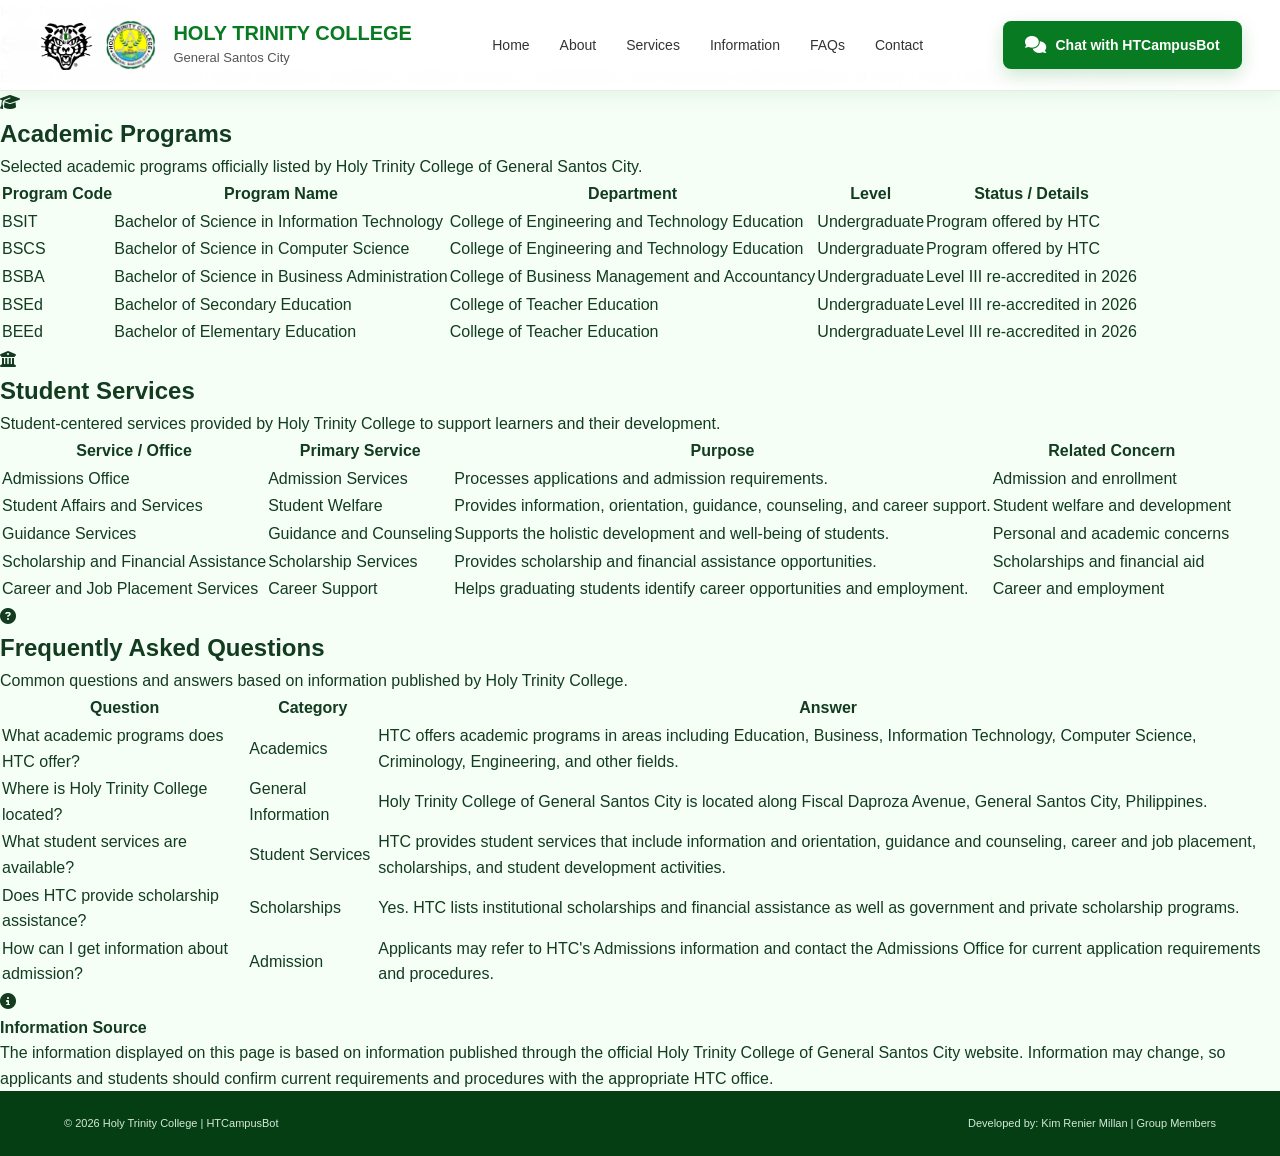
==== information.html @ 3573bf76 "Add files via upload" ====
<!DOCTYPE html>
<html lang="en">

<head>
    <meta charset="UTF-8">
    <meta name="viewport" content="width=device-width, initial-scale=1.0">

    <title>School Information | HTCampusBot</title>

    <!-- Main CSS -->
    <link rel="stylesheet" href="css/style.css">

    <!-- Information Page CSS -->
    <link rel="stylesheet" href="css/information.css">

    <!-- Font Awesome -->
    <link rel="stylesheet"
        href="https://cdnjs.cloudflare.com/ajax/libs/font-awesome/6.5.2/css/all.min.css">
</head>

<body>

    <!-- ================= HEADER ================= -->

    <header>

        <nav class="navbar">

            <div class="logo-section">

                <img src="images/tiger-logo.png" alt="Tiger Logo">

                <img src="images/htc-logo.png" alt="Holy Trinity College Logo">

                <div class="school-name">

                    <h2>Holy Trinity College</h2>

                    <span>General Santos City</span>

                </div>

            </div>


            <ul class="nav-links">

                <li>
                    <a href="index.html">Home</a>
                </li>

                <li>
                    <a href="#">About</a>
                </li>

                <li>
                    <a href="#">Services</a>
                </li>

                <li>
                    <a href="information.html" class="active">
                        Information
                    </a>
                </li>

                <li>
                    <a href="#">FAQs</a>
                </li>

                <li>
                    <a href="#">Contact</a>
                </li>

            </ul>


            <a href="#" class="chat-btn">

                <i class="fa-solid fa-comments"></i>

                Chat with HTCampusBot

            </a>

        </nav>

    </header>


    <!-- ================= MAIN CONTENT ================= -->

    <main class="information-page">


        <!-- PAGE INTRODUCTION -->

        <section class="information-hero">

            <span class="page-label">
                Holy Trinity College
            </span>

            <h1>
                School Information
            </h1>

            <p>
                Browse important information about academic programs,
                student services, scholarships, and frequently asked
                questions at Holy Trinity College of General Santos City.
            </p>

        </section>



        <!-- ================= TABLE 1 ================= -->

        <section class="table-section">

            <div class="section-heading">

                <i class="fa-solid fa-graduation-cap"></i>

                <div>
                    <h2>Academic Programs</h2>

                    <p>
                        Selected academic programs officially listed by
                        Holy Trinity College of General Santos City.
                    </p>
                </div>

            </div>


            <div class="table-container">

                <table>

                    <thead>

                        <tr>

                            <th>Program Code</th>

                            <th>Program Name</th>

                            <th>Department</th>

                            <th>Level</th>

                            <th>Status / Details</th>

                        </tr>

                    </thead>


                    <tbody>

                        <tr>

                            <td>BSIT</td>

                            <td>
                                Bachelor of Science in Information Technology
                            </td>

                            <td>
                                College of Engineering and Technology Education
                            </td>

                            <td>
                                Undergraduate
                            </td>

                            <td>
                                Program offered by HTC
                            </td>

                        </tr>


                        <tr>

                            <td>BSCS</td>

                            <td>
                                Bachelor of Science in Computer Science
                            </td>

                            <td>
                                College of Engineering and Technology Education
                            </td>

                            <td>
                                Undergraduate
                            </td>

                            <td>
                                Program offered by HTC
                            </td>

                        </tr>


                        <tr>

                            <td>BSBA</td>

                            <td>
                                Bachelor of Science in Business Administration
                            </td>

                            <td>
                                College of Business Management and Accountancy
                            </td>

                            <td>
                                Undergraduate
                            </td>

                            <td>
                                Level III re-accredited in 2026
                            </td>

                        </tr>


                        <tr>

                            <td>BSEd</td>

                            <td>
                                Bachelor of Secondary Education
                            </td>

                            <td>
                                College of Teacher Education
                            </td>

                            <td>
                                Undergraduate
                            </td>

                            <td>
                                Level III re-accredited in 2026
                            </td>

                        </tr>


                        <tr>

                            <td>BEEd</td>

                            <td>
                                Bachelor of Elementary Education
                            </td>

                            <td>
                                College of Teacher Education
                            </td>

                            <td>
                                Undergraduate
                            </td>

                            <td>
                                Level III re-accredited in 2026
                            </td>

                        </tr>

                    </tbody>

                </table>

            </div>

        </section>



        <!-- ================= TABLE 2 ================= -->

        <section class="table-section">

            <div class="section-heading">

                <i class="fa-solid fa-building-columns"></i>

                <div>

                    <h2>Student Services</h2>

                    <p>
                        Student-centered services provided by Holy Trinity
                        College to support learners and their development.
                    </p>

                </div>

            </div>


            <div class="table-container">

                <table>

                    <thead>

                        <tr>

                            <th>Service / Office</th>

                            <th>Primary Service</th>

                            <th>Purpose</th>

                            <th>Related Concern</th>

                        </tr>

                    </thead>


                    <tbody>

                        <tr>

                            <td>
                                Admissions Office
                            </td>

                            <td>
                                Admission Services
                            </td>

                            <td>
                                Processes applications and admission
                                requirements.
                            </td>

                            <td>
                                Admission and enrollment
                            </td>

                        </tr>


                        <tr>

                            <td>
                                Student Affairs and Services
                            </td>

                            <td>
                                Student Welfare
                            </td>

                            <td>
                                Provides information, orientation,
                                guidance, counseling, and career support.
                            </td>

                            <td>
                                Student welfare and development
                            </td>

                        </tr>


                        <tr>

                            <td>
                                Guidance Services
                            </td>

                            <td>
                                Guidance and Counseling
                            </td>

                            <td>
                                Supports the holistic development and
                                well-being of students.
                            </td>

                            <td>
                                Personal and academic concerns
                            </td>

                        </tr>


                        <tr>

                            <td>
                                Scholarship and Financial Assistance
                            </td>

                            <td>
                                Scholarship Services
                            </td>

                            <td>
                                Provides scholarship and financial
                                assistance opportunities.
                            </td>

                            <td>
                                Scholarships and financial aid
                            </td>

                        </tr>


                        <tr>

                            <td>
                                Career and Job Placement Services
                            </td>

                            <td>
                                Career Support
                            </td>

                            <td>
                                Helps graduating students identify
                                career opportunities and employment.
                            </td>

                            <td>
                                Career and employment
                            </td>

                        </tr>

                    </tbody>

                </table>

            </div>

        </section>



        <!-- ================= TABLE 3 ================= -->

        <section class="table-section">

            <div class="section-heading">

                <i class="fa-solid fa-circle-question"></i>

                <div>

                    <h2>Frequently Asked Questions</h2>

                    <p>
                        Common questions and answers based on information
                        published by Holy Trinity College.
                    </p>

                </div>

            </div>


            <div class="table-container">

                <table>

                    <thead>

                        <tr>

                            <th>Question</th>

                            <th>Category</th>

                            <th>Answer</th>

                        </tr>

                    </thead>


                    <tbody>

                        <tr>

                            <td>
                                What academic programs does HTC offer?
                            </td>

                            <td>
                                Academics
                            </td>

                            <td>
                                HTC offers academic programs in areas
                                including Education, Business, Information
                                Technology, Computer Science, Criminology,
                                Engineering, and other fields.
                            </td>

                        </tr>


                        <tr>

                            <td>
                                Where is Holy Trinity College located?
                            </td>

                            <td>
                                General Information
                            </td>

                            <td>
                                Holy Trinity College of General Santos City
                                is located along Fiscal Daproza Avenue,
                                General Santos City, Philippines.
                            </td>

                        </tr>


                        <tr>

                            <td>
                                What student services are available?
                            </td>

                            <td>
                                Student Services
                            </td>

                            <td>
                                HTC provides student services that include
                                information and orientation, guidance and
                                counseling, career and job placement,
                                scholarships, and student development
                                activities.
                            </td>

                        </tr>


                        <tr>

                            <td>
                                Does HTC provide scholarship assistance?
                            </td>

                            <td>
                                Scholarships
                            </td>

                            <td>
                                Yes. HTC lists institutional scholarships
                                and financial assistance as well as
                                government and private scholarship programs.
                            </td>

                        </tr>


                        <tr>

                            <td>
                                How can I get information about admission?
                            </td>

                            <td>
                                Admission
                            </td>

                            <td>
                                Applicants may refer to HTC's Admissions
                                information and contact the Admissions
                                Office for current application requirements
                                and procedures.
                            </td>

                        </tr>

                    </tbody>

                </table>

            </div>

        </section>



        <!-- ================= SOURCE NOTE ================= -->

        <section class="source-note">

            <i class="fa-solid fa-circle-info"></i>

            <div>

                <strong>Information Source</strong>

                <p>
                    The information displayed on this page is based on
                    information published through the official Holy Trinity
                    College of General Santos City website. Information may
                    change, so applicants and students should confirm current
                    requirements and procedures with the appropriate HTC
                    office.
                </p>

            </div>

        </section>


    </main>



    <!-- ================= FOOTER ================= -->

    <footer>

        <div class="footer-bottom">

            <p>
                © 2026 Holy Trinity College | HTCampusBot
            </p>

            <p>
                Developed by: Kim Renier Millan | Group Members
            </p>

        </div>

    </footer>


</body>

</html>
---- css/style.css ----
/* =========================================================
   HTCampusBot - Main Stylesheet
   Holy Trinity College
   ========================================================= */


/* =========================================================
   1. GENERAL RESET
   ========================================================= */

* {
    margin: 0;
    padding: 0;
    box-sizing: border-box;
}

html {
    scroll-behavior: smooth;
}

body {
    font-family: 'Poppins', sans-serif;
    color: #123b20;
    background: #f5fff6;
    line-height: 1.6;
}


/* =========================================================
   2. NAVIGATION BAR
   ========================================================= */

header {
    position: fixed;
    top: 0;
    left: 0;
    width: 100%;
    z-index: 1000;

    background: rgba(255, 255, 255, 0.96);

    border-bottom: 1px solid rgba(0, 128, 0, 0.12);

    box-shadow: 0 4px 20px rgba(0, 80, 20, 0.08);

    backdrop-filter: blur(10px);
}

.navbar {
    width: 94%;
    max-width: 1500px;

    margin: auto;

    min-height: 90px;

    display: flex;
    align-items: center;
    justify-content: space-between;

    gap: 25px;
}


/* =========================================================
   3. SCHOOL LOGO AREA
   ========================================================= */

.logo-section {
    display: flex;
    align-items: center;

    gap: 10px;

    flex-shrink: 0;
}

.logo-section img {
    width: 55px;
    height: 55px;

    object-fit: contain;

    background: white;

    border-radius: 50%;
}

.school-name {
    margin-left: 5px;
}

.school-name h2 {
    color: #087b22;

    font-size: 20px;

    font-weight: 700;

    text-transform: uppercase;

    line-height: 1.2;
}

.school-name span {
    display: block;

    font-size: 13px;

    color: #555;

    margin-top: 3px;
}


/* =========================================================
   4. NAVIGATION LINKS
   ========================================================= */

.nav-links {
    list-style: none;

    display: flex;

    align-items: center;

    gap: 30px;
}

.nav-links a {
    position: relative;

    text-decoration: none;

    color: #333;

    font-size: 14px;

    font-weight: 500;

    padding: 10px 0;

    transition: 0.3s ease;
}

.nav-links a::after {
    content: "";

    position: absolute;

    left: 0;

    bottom: 0;

    width: 0;

    height: 3px;

    border-radius: 10px;

    background: #0aa62b;

    transition: width 0.3s ease;
}

.nav-links a:hover {
    color: #087b22;
}

.nav-links a:hover::after {
    width: 100%;
}


/* =========================================================
   5. CHAT BUTTON
   ========================================================= */

.chat-btn {
    display: flex;

    align-items: center;

    gap: 9px;

    padding: 13px 22px;

    border-radius: 8px;

    background: #087b22;

    color: white;

    text-decoration: none;

    font-size: 14px;

    font-weight: 600;

    white-space: nowrap;

    box-shadow: 0 6px 18px rgba(0, 128, 30, 0.2);

    transition: 0.3s ease;
}

.chat-btn:hover {
    background: #0dbb31;

    transform: translateY(-2px);

    box-shadow: 0 10px 25px rgba(0, 150, 40, 0.3);
}

.chat-btn i {
    font-size: 17px;
}


/* =========================================================
   6. HERO SECTION
   ========================================================= */

.hero {
    position: relative;

    min-height: 720px;

    padding-top: 90px;

    display: flex;

    align-items: center;

    overflow: hidden;

    background-image: url("../images/bg.png");

    background-size: 100% 100%;

    background-position: center center;

    background-repeat: no-repeat;

}


/* White gradient over the left side */

.overlay {
    position: absolute;

    inset: 0;

    background:
        linear-gradient(
            90deg,
            rgba(255, 255, 255, 0.98) 0%,
            rgba(255, 255, 255, 0.94) 30%,
            rgba(255, 255, 255, 0.70) 48%,
            rgba(255, 255, 255, 0.05) 75%
        );
}


/* =========================================================
   7. HERO CONTENT
   ========================================================= */

.hero-content {
    position: relative;

    z-index: 2;

    width: 94%;

    max-width: 1500px;

    margin: auto;
}

.hero-left {
    width: 55%;

    padding: 50px 0 70px 20px;
}


/* Small heading */

.subtitle {
    display: inline-block;

    color: #087b22;

    font-size: 16px;

    font-weight: 700;

    text-transform: uppercase;

    letter-spacing: 0.5px;

    margin-bottom: 20px;
}

.subtitle::after {
    content: "";

    display: block;

    width: 45px;

    height: 3px;

    background: #12b735;

    margin-top: 12px;

    border-radius: 10px;
}


/* Main title */

.hero-left h1 {
    color: #087b22;

    font-size: clamp(55px, 6vw, 85px);

    font-weight: 700;

    line-height: 1;

    margin-bottom: 20px;

    letter-spacing: -2px;
}


/* Secondary title */

.hero-left h2 {
    color: #113b20;

    font-size: clamp(24px, 3vw, 38px);

    line-height: 1.25;

    font-weight: 700;

    max-width: 700px;

    margin-bottom: 22px;
}


/* Description */

.description {
    max-width: 680px;

    color: #444;

    font-size: 16px;

    line-height: 1.8;

    margin-bottom: 32px;
}


/* =========================================================
   8. HERO BUTTONS
   ========================================================= */

.hero-buttons {
    display: flex;

    align-items: center;

    gap: 18px;
}

.primary-btn,
.secondary-btn {
    border: none;

    padding: 15px 27px;

    border-radius: 8px;

    font-family: inherit;

    font-size: 15px;

    font-weight: 600;

    cursor: pointer;

    display: flex;

    align-items: center;

    gap: 10px;

    transition: 0.3s ease;
}

.primary-btn {
    background: #079526;

    color: white;

    box-shadow: 0 8px 20px rgba(0, 150, 40, 0.25);
}

.primary-btn:hover {
    background: #0cbb32;

    transform: translateY(-3px);

    box-shadow: 0 12px 25px rgba(0, 150, 40, 0.35);
}

.secondary-btn {
    background: white;

    color: #087b22;

    border: 1.5px solid #087b22;
}

.secondary-btn:hover {
    background: #087b22;

    color: white;

    transform: translateY(-3px);
}


/* =========================================================
   9. FEATURES SECTION
   ========================================================= */

.features {
    position: relative;

    z-index: 10;

    width: 90%;

    max-width: 1400px;

    margin: -70px auto 0;

    background: rgba(255, 255, 255, 0.97);

    border-radius: 15px;

    padding: 28px 20px;

    display: grid;

    grid-template-columns: repeat(6, 1fr);

    box-shadow: 0 12px 40px rgba(0, 80, 20, 0.12);

    border: 1px solid rgba(0, 130, 30, 0.08);
}

.feature-card {
    text-align: center;

    padding: 10px 18px;

    border-right: 1px solid #e5eee7;

    transition: 0.3s ease;
}

.feature-card:last-child {
    border-right: none;
}

.feature-card:hover {
    transform: translateY(-5px);
}

.feature-card i {
    width: 48px;

    height: 48px;

    display: flex;

    align-items: center;

    justify-content: center;

    margin: 0 auto 12px;

    border-radius: 50%;

    background: #e7f9e9;

    color: #087b22;

    font-size: 20px;

    transition: 0.3s ease;
}

.feature-card:hover i {
    background: #087b22;

    color: white;

    transform: scale(1.08);
}

.feature-card h3 {
    font-size: 14px;

    color: #164b25;

    margin-bottom: 5px;
}

.feature-card p {
    font-size: 12px;

    color: #666;

    line-height: 1.5;
}


/* =========================================================
   10. CHATBOT WINDOW
   ========================================================= */

.chatbot-window {
    position: fixed;

    right: 30px;

    bottom: 30px;

    width: 370px;

    height: 560px;

    background: white;

    border-radius: 18px;

    overflow: hidden;

    z-index: 2000;

    box-shadow:
        0 20px 60px rgba(0, 50, 10, 0.25);

    border: 1px solid #dceee0;

    display: none;

    flex-direction: column;
}


/* Chat header */

.chat-header {
    background: #087b22;

    color: white;

    padding: 18px 20px;

    display: flex;

    align-items: center;

    justify-content: space-between;
}

.chat-title {
    display: flex;

    align-items: center;

    gap: 10px;

    font-weight: 600;

    font-size: 16px;
}

.chat-title i {
    width: 35px;

    height: 35px;

    border-radius: 50%;

    display: flex;

    align-items: center;

    justify-content: center;

    background: white;

    color: #087b22;
}

.close-chat {
    cursor: pointer;

    font-size: 20px;

    transition: 0.2s;
}

.close-chat:hover {
    transform: rotate(90deg);
}


/* Chat body */

.chat-body {
    flex: 1;

    padding: 20px;

    background: #f5faf6;

    overflow-y: auto;
}

.bot-message {
    background: white;

    padding: 15px;

    border-radius: 12px;

    border-top-left-radius: 3px;

    color: #333;

    font-size: 14px;

    line-height: 1.6;

    box-shadow: 0 3px 10px rgba(0, 0, 0, 0.06);

    margin-bottom: 20px;
}


/* Quick buttons */

.quick-links {
    display: grid;

    grid-template-columns: repeat(2, 1fr);

    gap: 10px;
}

.quick-links button {
    border: 1px solid #d9eadc;

    background: white;

    color: #087b22;

    padding: 12px 8px;

    border-radius: 10px;

    font-family: inherit;

    font-size: 12px;

    cursor: pointer;

    transition: 0.2s;
}

.quick-links button:hover {
    background: #087b22;

    color: white;

    border-color: #087b22;
}


/* Chat footer */

.chat-footer {
    display: flex;

    align-items: center;

    gap: 10px;

    padding: 14px;

    border-top: 1px solid #e4eee5;

    background: white;
}

.chat-footer input {
    flex: 1;

    border: none;

    outline: none;

    background: #f3f7f4;

    padding: 12px 15px;

    border-radius: 25px;

    font-family: inherit;

    font-size: 13px;
}

.chat-footer button {
    width: 42px;

    height: 42px;

    border: none;

    border-radius: 50%;

    background: #087b22;

    color: white;

    cursor: pointer;

    transition: 0.3s;
}

.chat-footer button:hover {
    background: #0cbb32;

    transform: scale(1.08);
}


/* =========================================================
   11. FLOATING CHAT BUTTON
   ========================================================= */

.floating-chat {
    position: fixed;

    right: 30px;

    bottom: 30px;

    width: 60px;

    height: 60px;

    border: none;

    border-radius: 50%;

    background: #087b22;

    color: white;

    font-size: 23px;

    cursor: pointer;

    z-index: 1500;

    box-shadow: 0 8px 25px rgba(0, 120, 30, 0.35);

    transition: 0.3s ease;
}

.floating-chat:hover {
    background: #0cbb32;

    transform: scale(1.1);
}


/* =========================================================
   12. FOOTER
   ========================================================= */

footer {
    margin-top: 0;

    background: #07551a;

    color: white;
}

.footer-container {
    width: 90%;

    max-width: 1400px;

    margin: auto;

    padding: 55px 0;

    display: grid;

    grid-template-columns: 1.3fr 1fr 1fr;

    gap: 60px;
}

.footer-box h3 {
    font-size: 18px;

    margin-bottom: 18px;

    color: #ffffff;
}

.footer-box p {
    color: #d5e9d9;

    font-size: 13px;

    line-height: 1.8;

    margin-bottom: 7px;
}

.footer-box ul {
    list-style: none;
}

.footer-box li {
    color: #d5e9d9;

    font-size: 13px;

    margin-bottom: 9px;

    cursor: pointer;

    transition: 0.2s;
}

.footer-box li:hover {
    color: #50e36d;

    padding-left: 5px;
}

.footer-bottom {
    background: #063e13;

    min-height: 65px;

    padding: 15px 5%;

    display: flex;

    align-items: center;

    justify-content: space-between;

    gap: 20px;

    font-size: 11px;

    color: #d5e9d9;

    text-align: center;
}

.footer-bottom p {
    max-width: 400px;
}


/* =========================================================
   13. ANIMATIONS
   ========================================================= */

@keyframes fadeUp {

    from {
        opacity: 0;

        transform: translateY(30px);
    }

    to {
        opacity: 1;

        transform: translateY(0);
    }

}

.hero-left {
    animation: fadeUp 0.9s ease forwards;
}

.features {
    animation: fadeUp 1.1s ease forwards;
}


/* =========================================================
   14. RESPONSIVE DESIGN
   ========================================================= */

@media (max-width: 1200px) {

    .nav-links {
        gap: 18px;
    }

    .chat-btn {
        padding: 11px 15px;
    }

    .hero-left {
        width: 60%;
    }

    .features {
        grid-template-columns: repeat(3, 1fr);
    }

    .feature-card:nth-child(3) {
        border-right: none;
    }

}


/* =========================================================
   TABLET
   ========================================================= */

@media (max-width: 900px) {

    .navbar {
        min-height: 75px;
    }

    .school-name h2 {
        font-size: 16px;
    }

    .school-name span {
        font-size: 11px;
    }

    .nav-links {
        display: none;
    }

    .hero {
        min-height: 680px;
    }

    .hero-left {
        width: 70%;

        padding-left: 10px;
    }

    .hero-left h1 {
        font-size: 60px;
    }

    .features {
        width: 94%;
    }

    .footer-container {
        grid-template-columns: 1fr 1fr;
    }

    .footer-bottom {
        flex-direction: column;
    }

}


/* =========================================================
   MOBILE
   ========================================================= */

@media (max-width: 600px) {

    .navbar {
        width: 92%;
    }

    .logo-section img {
        width: 42px;

        height: 42px;
    }

    .school-name h2 {
        font-size: 13px;
    }

    .school-name span {
        display: none;
    }

    .chat-btn {
        font-size: 0;

        width: 42px;

        height: 42px;

        padding: 0;

        justify-content: center;

        border-radius: 50%;
    }

    .chat-btn i {
        font-size: 16px;
    }

    .hero {
        min-height: 750px;

        background-position: 65% center;
    }

    .overlay {
        background:
            linear-gradient(
                90deg,
                rgba(255, 255, 255, 0.96),
                rgba(255, 255, 255, 0.75)
            );
    }

    .hero-left {
        width: 100%;

        padding: 60px 10px 90px;
    }

    .hero-left h1 {
        font-size: 50px;

        letter-spacing: -1px;
    }

    .hero-left h2 {
        font-size: 25px;
    }

    .description {
        font-size: 14px;
    }

    .hero-buttons {
        flex-direction: column;

        align-items: flex-start;
    }

    .primary-btn,
    .secondary-btn {
        width: 100%;

        justify-content: center;
    }

    .features {
        grid-template-columns: repeat(2, 1fr);

        margin-top: -45px;

        padding: 15px 10px;
    }

    .feature-card {
        border-right: none;

        border-bottom: 1px solid #e5eee7;

        padding: 18px 8px;
    }

    .feature-card:nth-last-child(-n+2) {
        border-bottom: none;
    }

    .chatbot-window {
        width: calc(100% - 30px);

        right: 15px;

        bottom: 15px;

        height: 530px;
    }

    .floating-chat {
        right: 20px;

        bottom: 20px;

        width: 55px;

        height: 55px;
    }

    .footer-container {
        grid-template-columns: 1fr;

        gap: 30px;

        padding: 40px 0;
    }

    .footer-bottom {
        padding: 20px 15px;

        font-size: 10px;
    }

}


/* =========================================================
   15. SMALL MOBILE
   ========================================================= */

@media (max-width: 400px) {

    .school-name {
        display: none;
    }

    .hero-left h1 {
        font-size: 42px;
    }

    .hero-left h2 {
        font-size: 22px;
    }

    .features {
        grid-template-columns: 1fr;
    }

    .feature-card {
        border-bottom: 1px solid #e5eee7 !important;
    }

    .feature-card:last-child {
        border-bottom: none !important;
    }

}
/* User chatbot messages */

.user-message {
    background: #087b22;
    color: white;
    padding: 12px 15px;
    border-radius: 12px;
    border-top-right-radius: 3px;
    font-size: 14px;
    line-height: 1.5;
    margin: 10px 0 10px auto;
    max-width: 85%;
    width: fit-content;
}
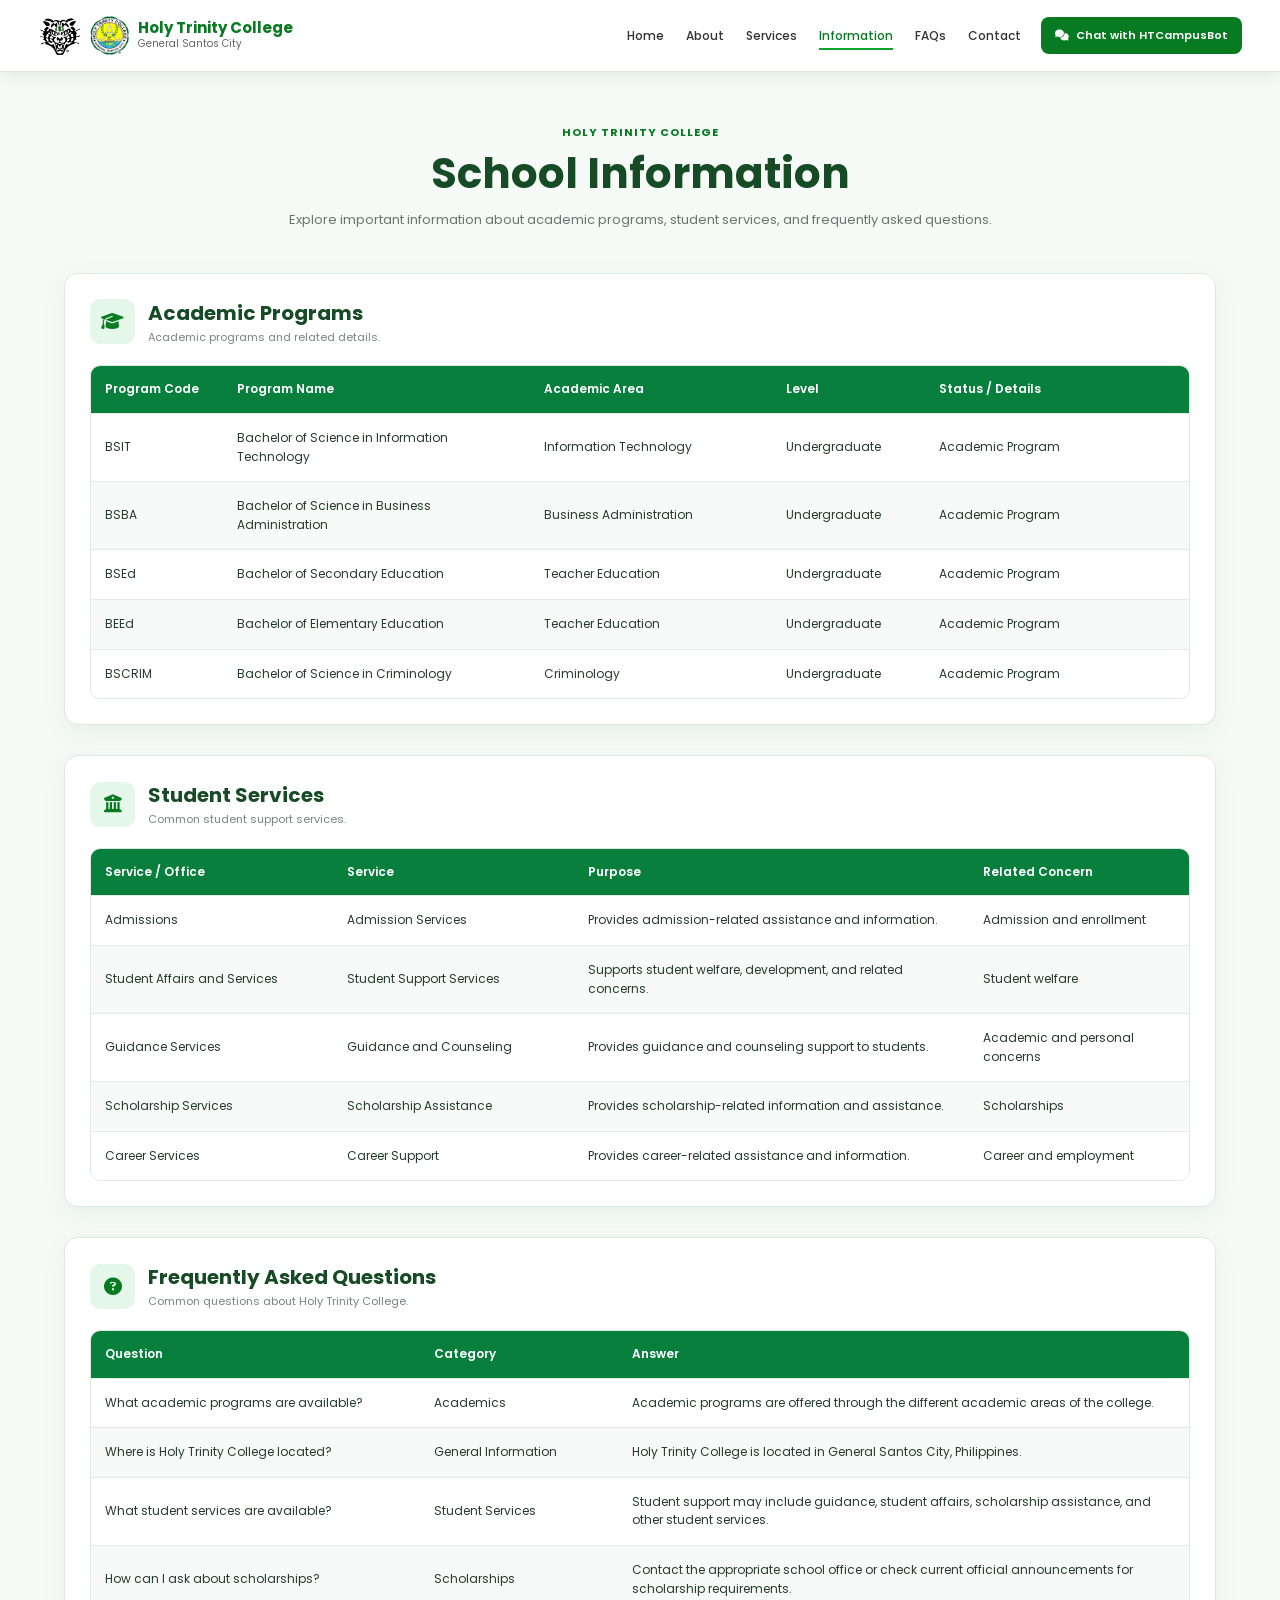
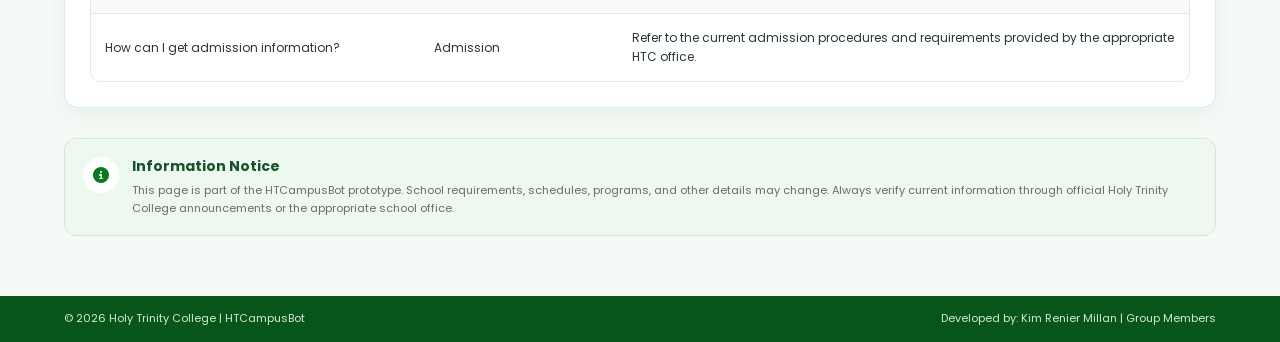
==== commit 1eeb7ebf: "Add files via upload" ====
--- a/information.html
+++ b/information.html
@@ -2,647 +2,753 @@
 <html lang="en">
 
 <head>
+
     <meta charset="UTF-8">
-    <meta name="viewport" content="width=device-width, initial-scale=1.0">
-
-    <title>School Information | HTCampusBot</title>
-
-    <!-- Main CSS -->
+
+    <meta name="viewport"
+          content="width=device-width, initial-scale=1.0">
+
+    <title>Information | HTCampusBot</title>
+
+    <!-- SAME CSS USED BY INDEX -->
     <link rel="stylesheet" href="css/style.css">
 
-    <!-- Information Page CSS -->
-    <link rel="stylesheet" href="css/information.css">
-
-    <!-- Font Awesome -->
-    <link rel="stylesheet"
-        href="https://cdnjs.cloudflare.com/ajax/libs/font-awesome/6.5.2/css/all.min.css">
+    <!-- GOOGLE FONT -->
+    <link
+        href="https://fonts.googleapis.com/css2?family=Poppins:wght@300;400;500;600;700&display=swap"
+        rel="stylesheet"
+    >
+
+    <!-- FONT AWESOME -->
+    <link
+        rel="stylesheet"
+        href="https://cdnjs.cloudflare.com/ajax/libs/font-awesome/6.7.2/css/all.min.css"
+    >
+
 </head>
 
-<body>
-
-    <!-- ================= HEADER ================= -->
-
-    <header>
-
-        <nav class="navbar">
-
-            <div class="logo-section">
-
-                <img src="images/tiger-logo.png" alt="Tiger Logo">
-
-                <img src="images/htc-logo.png" alt="Holy Trinity College Logo">
-
-                <div class="school-name">
-
-                    <h2>Holy Trinity College</h2>
-
-                    <span>General Santos City</span>
-
-                </div>
+
+<body class="information-page-body">
+
+
+<!-- =========================================================
+     INFORMATION HEADER
+========================================================= -->
+
+<header class="information-header">
+
+    <nav class="information-navbar">
+
+
+        <a
+            href="index.html"
+            class="information-brand"
+        >
+
+            <img
+                src="images/tiger-logo.png"
+                alt="Tiger Logo"
+            >
+
+            <img
+                src="images/htc-logo.png"
+                alt="Holy Trinity College Logo"
+            >
+
+            <div>
+
+                <strong>
+                    Holy Trinity College
+                </strong>
+
+                <span>
+                    General Santos City
+                </span>
 
             </div>
 
-
-            <ul class="nav-links">
-
-                <li>
-                    <a href="index.html">Home</a>
-                </li>
-
-                <li>
-                    <a href="#">About</a>
-                </li>
-
-                <li>
-                    <a href="#">Services</a>
-                </li>
-
-                <li>
-                    <a href="information.html" class="active">
-                        Information
-                    </a>
-                </li>
-
-                <li>
-                    <a href="#">FAQs</a>
-                </li>
-
-                <li>
-                    <a href="#">Contact</a>
-                </li>
-
-            </ul>
-
-
-            <a href="#" class="chat-btn">
-
-                <i class="fa-solid fa-comments"></i>
-
-                Chat with HTCampusBot
-
-            </a>
-
-        </nav>
-
-    </header>
-
-
-    <!-- ================= MAIN CONTENT ================= -->
-
-    <main class="information-page">
-
-
-        <!-- PAGE INTRODUCTION -->
-
-        <section class="information-hero">
-
-            <span class="page-label">
-                Holy Trinity College
-            </span>
-
-            <h1>
-                School Information
-            </h1>
+        </a>
+
+
+        <ul class="information-nav-links">
+
+            <li>
+                <a href="index.html">
+                    Home
+                </a>
+            </li>
+
+            <li>
+                <a href="#">
+                    About
+                </a>
+            </li>
+
+            <li>
+                <a href="#">
+                    Services
+                </a>
+            </li>
+
+            <li>
+                <a
+                    href="information.html"
+                    class="active"
+                >
+                    Information
+                </a>
+            </li>
+
+            <li>
+                <a href="#">
+                    FAQs
+                </a>
+            </li>
+
+            <li>
+                <a href="#">
+                    Contact
+                </a>
+            </li>
+
+        </ul>
+
+
+        <a
+            href="index.html"
+            class="information-chat-btn"
+        >
+
+            <i class="fa-solid fa-comments"></i>
+
+            Chat with HTCampusBot
+
+        </a>
+
+    </nav>
+
+</header>
+
+
+
+<!-- =========================================================
+     INFORMATION CONTENT
+========================================================= -->
+
+<main class="information-content">
+
+
+    <section class="information-intro">
+
+        <span>
+            HOLY TRINITY COLLEGE
+        </span>
+
+        <h1>
+            School Information
+        </h1>
+
+        <p>
+            Explore important information about academic
+            programs, student services, and frequently
+            asked questions.
+        </p>
+
+    </section>
+
+
+
+    <!-- =====================================================
+         TABLE 1
+    ====================================================== -->
+
+    <section class="information-card">
+
+
+        <div class="information-heading">
+
+            <div class="information-icon">
+
+                <i class="fa-solid fa-graduation-cap"></i>
+
+            </div>
+
+
+            <div>
+
+                <h2>
+                    Academic Programs
+                </h2>
+
+                <p>
+                    Academic programs and related details.
+                </p>
+
+            </div>
+
+        </div>
+
+
+        <div class="information-table-wrapper">
+
+            <table class="information-table academic-table">
+
+                <thead>
+
+                    <tr>
+
+                        <th>
+                            Program Code
+                        </th>
+
+                        <th>
+                            Program Name
+                        </th>
+
+                        <th>
+                            Academic Area
+                        </th>
+
+                        <th>
+                            Level
+                        </th>
+
+                        <th>
+                            Status / Details
+                        </th>
+
+                    </tr>
+
+                </thead>
+
+
+                <tbody>
+
+                    <tr>
+
+                        <td>
+                            BSIT
+                        </td>
+
+                        <td>
+                            Bachelor of Science in
+                            Information Technology
+                        </td>
+
+                        <td>
+                            Information Technology
+                        </td>
+
+                        <td>
+                            Undergraduate
+                        </td>
+
+                        <td>
+                            Academic Program
+                        </td>
+
+                    </tr>
+
+
+                    <tr>
+
+                        <td>
+                            BSBA
+                        </td>
+
+                        <td>
+                            Bachelor of Science in
+                            Business Administration
+                        </td>
+
+                        <td>
+                            Business Administration
+                        </td>
+
+                        <td>
+                            Undergraduate
+                        </td>
+
+                        <td>
+                            Academic Program
+                        </td>
+
+                    </tr>
+
+
+                    <tr>
+
+                        <td>
+                            BSEd
+                        </td>
+
+                        <td>
+                            Bachelor of Secondary Education
+                        </td>
+
+                        <td>
+                            Teacher Education
+                        </td>
+
+                        <td>
+                            Undergraduate
+                        </td>
+
+                        <td>
+                            Academic Program
+                        </td>
+
+                    </tr>
+
+
+                    <tr>
+
+                        <td>
+                            BEEd
+                        </td>
+
+                        <td>
+                            Bachelor of Elementary Education
+                        </td>
+
+                        <td>
+                            Teacher Education
+                        </td>
+
+                        <td>
+                            Undergraduate
+                        </td>
+
+                        <td>
+                            Academic Program
+                        </td>
+
+                    </tr>
+
+
+                    <tr>
+
+                        <td>
+                            BSCRIM
+                        </td>
+
+                        <td>
+                            Bachelor of Science in Criminology
+                        </td>
+
+                        <td>
+                            Criminology
+                        </td>
+
+                        <td>
+                            Undergraduate
+                        </td>
+
+                        <td>
+                            Academic Program
+                        </td>
+
+                    </tr>
+
+                </tbody>
+
+            </table>
+
+        </div>
+
+    </section>
+
+
+
+    <!-- =====================================================
+         TABLE 2
+    ====================================================== -->
+
+    <section class="information-card">
+
+
+        <div class="information-heading">
+
+            <div class="information-icon">
+
+                <i class="fa-solid fa-building-columns"></i>
+
+            </div>
+
+
+            <div>
+
+                <h2>
+                    Student Services
+                </h2>
+
+                <p>
+                    Common student support services.
+                </p>
+
+            </div>
+
+        </div>
+
+
+        <div class="information-table-wrapper">
+
+            <table class="information-table services-table">
+
+                <thead>
+
+                    <tr>
+
+                        <th>
+                            Service / Office
+                        </th>
+
+                        <th>
+                            Service
+                        </th>
+
+                        <th>
+                            Purpose
+                        </th>
+
+                        <th>
+                            Related Concern
+                        </th>
+
+                    </tr>
+
+                </thead>
+
+
+                <tbody>
+
+                    <tr>
+
+                        <td>
+                            Admissions
+                        </td>
+
+                        <td>
+                            Admission Services
+                        </td>
+
+                        <td>
+                            Provides admission-related
+                            assistance and information.
+                        </td>
+
+                        <td>
+                            Admission and enrollment
+                        </td>
+
+                    </tr>
+
+
+                    <tr>
+
+                        <td>
+                            Student Affairs and Services
+                        </td>
+
+                        <td>
+                            Student Support Services
+                        </td>
+
+                        <td>
+                            Supports student welfare,
+                            development, and related concerns.
+                        </td>
+
+                        <td>
+                            Student welfare
+                        </td>
+
+                    </tr>
+
+
+                    <tr>
+
+                        <td>
+                            Guidance Services
+                        </td>
+
+                        <td>
+                            Guidance and Counseling
+                        </td>
+
+                        <td>
+                            Provides guidance and counseling
+                            support to students.
+                        </td>
+
+                        <td>
+                            Academic and personal concerns
+                        </td>
+
+                    </tr>
+
+
+                    <tr>
+
+                        <td>
+                            Scholarship Services
+                        </td>
+
+                        <td>
+                            Scholarship Assistance
+                        </td>
+
+                        <td>
+                            Provides scholarship-related
+                            information and assistance.
+                        </td>
+
+                        <td>
+                            Scholarships
+                        </td>
+
+                    </tr>
+
+
+                    <tr>
+
+                        <td>
+                            Career Services
+                        </td>
+
+                        <td>
+                            Career Support
+                        </td>
+
+                        <td>
+                            Provides career-related
+                            assistance and information.
+                        </td>
+
+                        <td>
+                            Career and employment
+                        </td>
+
+                    </tr>
+
+                </tbody>
+
+            </table>
+
+        </div>
+
+    </section>
+
+
+
+    <!-- =====================================================
+         TABLE 3
+    ====================================================== -->
+
+    <section class="information-card">
+
+
+        <div class="information-heading">
+
+            <div class="information-icon">
+
+                <i class="fa-solid fa-circle-question"></i>
+
+            </div>
+
+
+            <div>
+
+                <h2>
+                    Frequently Asked Questions
+                </h2>
+
+                <p>
+                    Common questions about Holy Trinity College.
+                </p>
+
+            </div>
+
+        </div>
+
+
+        <div class="information-table-wrapper">
+
+            <table class="information-table faq-table">
+
+                <thead>
+
+                    <tr>
+
+                        <th>
+                            Question
+                        </th>
+
+                        <th>
+                            Category
+                        </th>
+
+                        <th>
+                            Answer
+                        </th>
+
+                    </tr>
+
+                </thead>
+
+
+                <tbody>
+
+                    <tr>
+
+                        <td>
+                            What academic programs are available?
+                        </td>
+
+                        <td>
+                            Academics
+                        </td>
+
+                        <td>
+                            Academic programs are offered through
+                            the different academic areas of the college.
+                        </td>
+
+                    </tr>
+
+
+                    <tr>
+
+                        <td>
+                            Where is Holy Trinity College located?
+                        </td>
+
+                        <td>
+                            General Information
+                        </td>
+
+                        <td>
+                            Holy Trinity College is located in
+                            General Santos City, Philippines.
+                        </td>
+
+                    </tr>
+
+
+                    <tr>
+
+                        <td>
+                            What student services are available?
+                        </td>
+
+                        <td>
+                            Student Services
+                        </td>
+
+                        <td>
+                            Student support may include guidance,
+                            student affairs, scholarship assistance,
+                            and other student services.
+                        </td>
+
+                    </tr>
+
+
+                    <tr>
+
+                        <td>
+                            How can I ask about scholarships?
+                        </td>
+
+                        <td>
+                            Scholarships
+                        </td>
+
+                        <td>
+                            Contact the appropriate school office
+                            or check current official announcements
+                            for scholarship requirements.
+                        </td>
+
+                    </tr>
+
+
+                    <tr>
+
+                        <td>
+                            How can I get admission information?
+                        </td>
+
+                        <td>
+                            Admission
+                        </td>
+
+                        <td>
+                            Refer to the current admission procedures
+                            and requirements provided by the
+                            appropriate HTC office.
+                        </td>
+
+                    </tr>
+
+                </tbody>
+
+            </table>
+
+        </div>
+
+    </section>
+
+
+
+    <!-- NOTICE -->
+
+    <section class="information-notice">
+
+        <i class="fa-solid fa-circle-info"></i>
+
+        <div>
+
+            <h3>
+                Information Notice
+            </h3>
 
             <p>
-                Browse important information about academic programs,
-                student services, scholarships, and frequently asked
-                questions at Holy Trinity College of General Santos City.
+                This page is part of the HTCampusBot prototype.
+                School requirements, schedules, programs, and
+                other details may change. Always verify current
+                information through official Holy Trinity College
+                announcements or the appropriate school office.
             </p>
 
-        </section>
-
-
-
-        <!-- ================= TABLE 1 ================= -->
-
-        <section class="table-section">
-
-            <div class="section-heading">
-
-                <i class="fa-solid fa-graduation-cap"></i>
-
-                <div>
-                    <h2>Academic Programs</h2>
-
-                    <p>
-                        Selected academic programs officially listed by
-                        Holy Trinity College of General Santos City.
-                    </p>
-                </div>
-
-            </div>
-
-
-            <div class="table-container">
-
-                <table>
-
-                    <thead>
-
-                        <tr>
-
-                            <th>Program Code</th>
-
-                            <th>Program Name</th>
-
-                            <th>Department</th>
-
-                            <th>Level</th>
-
-                            <th>Status / Details</th>
-
-                        </tr>
-
-                    </thead>
-
-
-                    <tbody>
-
-                        <tr>
-
-                            <td>BSIT</td>
-
-                            <td>
-                                Bachelor of Science in Information Technology
-                            </td>
-
-                            <td>
-                                College of Engineering and Technology Education
-                            </td>
-
-                            <td>
-                                Undergraduate
-                            </td>
-
-                            <td>
-                                Program offered by HTC
-                            </td>
-
-                        </tr>
-
-
-                        <tr>
-
-                            <td>BSCS</td>
-
-                            <td>
-                                Bachelor of Science in Computer Science
-                            </td>
-
-                            <td>
-                                College of Engineering and Technology Education
-                            </td>
-
-                            <td>
-                                Undergraduate
-                            </td>
-
-                            <td>
-                                Program offered by HTC
-                            </td>
-
-                        </tr>
-
-
-                        <tr>
-
-                            <td>BSBA</td>
-
-                            <td>
-                                Bachelor of Science in Business Administration
-                            </td>
-
-                            <td>
-                                College of Business Management and Accountancy
-                            </td>
-
-                            <td>
-                                Undergraduate
-                            </td>
-
-                            <td>
-                                Level III re-accredited in 2026
-                            </td>
-
-                        </tr>
-
-
-                        <tr>
-
-                            <td>BSEd</td>
-
-                            <td>
-                                Bachelor of Secondary Education
-                            </td>
-
-                            <td>
-                                College of Teacher Education
-                            </td>
-
-                            <td>
-                                Undergraduate
-                            </td>
-
-                            <td>
-                                Level III re-accredited in 2026
-                            </td>
-
-                        </tr>
-
-
-                        <tr>
-
-                            <td>BEEd</td>
-
-                            <td>
-                                Bachelor of Elementary Education
-                            </td>
-
-                            <td>
-                                College of Teacher Education
-                            </td>
-
-                            <td>
-                                Undergraduate
-                            </td>
-
-                            <td>
-                                Level III re-accredited in 2026
-                            </td>
-
-                        </tr>
-
-                    </tbody>
-
-                </table>
-
-            </div>
-
-        </section>
-
-
-
-        <!-- ================= TABLE 2 ================= -->
-
-        <section class="table-section">
-
-            <div class="section-heading">
-
-                <i class="fa-solid fa-building-columns"></i>
-
-                <div>
-
-                    <h2>Student Services</h2>
-
-                    <p>
-                        Student-centered services provided by Holy Trinity
-                        College to support learners and their development.
-                    </p>
-
-                </div>
-
-            </div>
-
-
-            <div class="table-container">
-
-                <table>
-
-                    <thead>
-
-                        <tr>
-
-                            <th>Service / Office</th>
-
-                            <th>Primary Service</th>
-
-                            <th>Purpose</th>
-
-                            <th>Related Concern</th>
-
-                        </tr>
-
-                    </thead>
-
-
-                    <tbody>
-
-                        <tr>
-
-                            <td>
-                                Admissions Office
-                            </td>
-
-                            <td>
-                                Admission Services
-                            </td>
-
-                            <td>
-                                Processes applications and admission
-                                requirements.
-                            </td>
-
-                            <td>
-                                Admission and enrollment
-                            </td>
-
-                        </tr>
-
-
-                        <tr>
-
-                            <td>
-                                Student Affairs and Services
-                            </td>
-
-                            <td>
-                                Student Welfare
-                            </td>
-
-                            <td>
-                                Provides information, orientation,
-                                guidance, counseling, and career support.
-                            </td>
-
-                            <td>
-                                Student welfare and development
-                            </td>
-
-                        </tr>
-
-
-                        <tr>
-
-                            <td>
-                                Guidance Services
-                            </td>
-
-                            <td>
-                                Guidance and Counseling
-                            </td>
-
-                            <td>
-                                Supports the holistic development and
-                                well-being of students.
-                            </td>
-
-                            <td>
-                                Personal and academic concerns
-                            </td>
-
-                        </tr>
-
-
-                        <tr>
-
-                            <td>
-                                Scholarship and Financial Assistance
-                            </td>
-
-                            <td>
-                                Scholarship Services
-                            </td>
-
-                            <td>
-                                Provides scholarship and financial
-                                assistance opportunities.
-                            </td>
-
-                            <td>
-                                Scholarships and financial aid
-                            </td>
-
-                        </tr>
-
-
-                        <tr>
-
-                            <td>
-                                Career and Job Placement Services
-                            </td>
-
-                            <td>
-                                Career Support
-                            </td>
-
-                            <td>
-                                Helps graduating students identify
-                                career opportunities and employment.
-                            </td>
-
-                            <td>
-                                Career and employment
-                            </td>
-
-                        </tr>
-
-                    </tbody>
-
-                </table>
-
-            </div>
-
-        </section>
-
-
-
-        <!-- ================= TABLE 3 ================= -->
-
-        <section class="table-section">
-
-            <div class="section-heading">
-
-                <i class="fa-solid fa-circle-question"></i>
-
-                <div>
-
-                    <h2>Frequently Asked Questions</h2>
-
-                    <p>
-                        Common questions and answers based on information
-                        published by Holy Trinity College.
-                    </p>
-
-                </div>
-
-            </div>
-
-
-            <div class="table-container">
-
-                <table>
-
-                    <thead>
-
-                        <tr>
-
-                            <th>Question</th>
-
-                            <th>Category</th>
-
-                            <th>Answer</th>
-
-                        </tr>
-
-                    </thead>
-
-
-                    <tbody>
-
-                        <tr>
-
-                            <td>
-                                What academic programs does HTC offer?
-                            </td>
-
-                            <td>
-                                Academics
-                            </td>
-
-                            <td>
-                                HTC offers academic programs in areas
-                                including Education, Business, Information
-                                Technology, Computer Science, Criminology,
-                                Engineering, and other fields.
-                            </td>
-
-                        </tr>
-
-
-                        <tr>
-
-                            <td>
-                                Where is Holy Trinity College located?
-                            </td>
-
-                            <td>
-                                General Information
-                            </td>
-
-                            <td>
-                                Holy Trinity College of General Santos City
-                                is located along Fiscal Daproza Avenue,
-                                General Santos City, Philippines.
-                            </td>
-
-                        </tr>
-
-
-                        <tr>
-
-                            <td>
-                                What student services are available?
-                            </td>
-
-                            <td>
-                                Student Services
-                            </td>
-
-                            <td>
-                                HTC provides student services that include
-                                information and orientation, guidance and
-                                counseling, career and job placement,
-                                scholarships, and student development
-                                activities.
-                            </td>
-
-                        </tr>
-
-
-                        <tr>
-
-                            <td>
-                                Does HTC provide scholarship assistance?
-                            </td>
-
-                            <td>
-                                Scholarships
-                            </td>
-
-                            <td>
-                                Yes. HTC lists institutional scholarships
-                                and financial assistance as well as
-                                government and private scholarship programs.
-                            </td>
-
-                        </tr>
-
-
-                        <tr>
-
-                            <td>
-                                How can I get information about admission?
-                            </td>
-
-                            <td>
-                                Admission
-                            </td>
-
-                            <td>
-                                Applicants may refer to HTC's Admissions
-                                information and contact the Admissions
-                                Office for current application requirements
-                                and procedures.
-                            </td>
-
-                        </tr>
-
-                    </tbody>
-
-                </table>
-
-            </div>
-
-        </section>
-
-
-
-        <!-- ================= SOURCE NOTE ================= -->
-
-        <section class="source-note">
-
-            <i class="fa-solid fa-circle-info"></i>
-
-            <div>
-
-                <strong>Information Source</strong>
-
-                <p>
-                    The information displayed on this page is based on
-                    information published through the official Holy Trinity
-                    College of General Santos City website. Information may
-                    change, so applicants and students should confirm current
-                    requirements and procedures with the appropriate HTC
-                    office.
-                </p>
-
-            </div>
-
-        </section>
-
-
-    </main>
-
-
-
-    <!-- ================= FOOTER ================= -->
-
-    <footer>
-
-        <div class="footer-bottom">
-
-            <p>
-                © 2026 Holy Trinity College | HTCampusBot
-            </p>
-
-            <p>
-                Developed by: Kim Renier Millan | Group Members
-            </p>
-
         </div>
 
-    </footer>
+    </section>
+
+
+</main>
+
+
+
+<!-- =========================================================
+     INFORMATION FOOTER
+========================================================= -->
+
+<footer class="information-footer">
+
+    <div>
+
+        <p>
+            © 2026 Holy Trinity College | HTCampusBot
+        </p>
+
+        <p>
+            Developed by: Kim Renier Millan | Group Members
+        </p>
+
+    </div>
+
+</footer>
 
 
 </body>
--- a/css/style.css
+++ b/css/style.css
@@ -1,1200 +1,2492 @@
-/* =========================================================
-   HTCampusBot - Main Stylesheet
-   Holy Trinity College
-   ========================================================= */
-
-
-/* =========================================================
-   1. GENERAL RESET
-   ========================================================= */
-
-* {
-    margin: 0;
-    padding: 0;
-    box-sizing: border-box;
-}
-
-html {
-    scroll-behavior: smooth;
-}
-
-body {
-    font-family: 'Poppins', sans-serif;
-    color: #123b20;
-    background: #f5fff6;
-    line-height: 1.6;
-}
-
-
-/* =========================================================
-   2. NAVIGATION BAR
-   ========================================================= */
-
-header {
-    position: fixed;
-    top: 0;
-    left: 0;
-    width: 100%;
-    z-index: 1000;
-
-    background: rgba(255, 255, 255, 0.96);
-
-    border-bottom: 1px solid rgba(0, 128, 0, 0.12);
-
-    box-shadow: 0 4px 20px rgba(0, 80, 20, 0.08);
-
-    backdrop-filter: blur(10px);
-}
-
-.navbar {
-    width: 94%;
-    max-width: 1500px;
-
-    margin: auto;
-
-    min-height: 90px;
-
-    display: flex;
-    align-items: center;
-    justify-content: space-between;
-
-    gap: 25px;
-}
-
-
-/* =========================================================
-   3. SCHOOL LOGO AREA
-   ========================================================= */
-
-.logo-section {
-    display: flex;
-    align-items: center;
-
-    gap: 10px;
-
-    flex-shrink: 0;
-}
-
-.logo-section img {
-    width: 55px;
-    height: 55px;
-
-    object-fit: contain;
-
-    background: white;
-
-    border-radius: 50%;
-}
-
-.school-name {
-    margin-left: 5px;
-}
-
-.school-name h2 {
-    color: #087b22;
-
-    font-size: 20px;
-
-    font-weight: 700;
-
-    text-transform: uppercase;
-
-    line-height: 1.2;
-}
-
-.school-name span {
-    display: block;
-
-    font-size: 13px;
-
-    color: #555;
-
-    margin-top: 3px;
-}
-
-
-/* =========================================================
-   4. NAVIGATION LINKS
-   ========================================================= */
-
-.nav-links {
-    list-style: none;
-
-    display: flex;
-
-    align-items: center;
-
-    gap: 30px;
-}
-
-.nav-links a {
-    position: relative;
-
-    text-decoration: none;
-
-    color: #333;
-
-    font-size: 14px;
-
-    font-weight: 500;
-
-    padding: 10px 0;
-
-    transition: 0.3s ease;
-}
-
-.nav-links a::after {
-    content: "";
-
-    position: absolute;
-
-    left: 0;
-
-    bottom: 0;
-
-    width: 0;
-
-    height: 3px;
-
-    border-radius: 10px;
-
-    background: #0aa62b;
-
-    transition: width 0.3s ease;
-}
-
-.nav-links a:hover {
-    color: #087b22;
-}
-
-.nav-links a:hover::after {
-    width: 100%;
-}
-
-
-/* =========================================================
-   5. CHAT BUTTON
-   ========================================================= */
-
-.chat-btn {
-    display: flex;
-
-    align-items: center;
-
-    gap: 9px;
-
-    padding: 13px 22px;
-
-    border-radius: 8px;
-
-    background: #087b22;
-
-    color: white;
-
-    text-decoration: none;
-
-    font-size: 14px;
-
-    font-weight: 600;
-
-    white-space: nowrap;
-
-    box-shadow: 0 6px 18px rgba(0, 128, 30, 0.2);
-
-    transition: 0.3s ease;
-}
-
-.chat-btn:hover {
-    background: #0dbb31;
-
-    transform: translateY(-2px);
-
-    box-shadow: 0 10px 25px rgba(0, 150, 40, 0.3);
-}
-
-.chat-btn i {
-    font-size: 17px;
-}
-
-
-/* =========================================================
-   6. HERO SECTION
-   ========================================================= */
-
-.hero {
-    position: relative;
-
-    min-height: 720px;
-
-    padding-top: 90px;
-
-    display: flex;
-
-    align-items: center;
-
-    overflow: hidden;
-
-    background-image: url("../images/bg.png");
-
-    background-size: 100% 100%;
-
-    background-position: center center;
-
-    background-repeat: no-repeat;
-
-}
-
-
-/* White gradient over the left side */
-
-.overlay {
-    position: absolute;
-
-    inset: 0;
-
-    background:
-        linear-gradient(
-            90deg,
-            rgba(255, 255, 255, 0.98) 0%,
-            rgba(255, 255, 255, 0.94) 30%,
-            rgba(255, 255, 255, 0.70) 48%,
-            rgba(255, 255, 255, 0.05) 75%
-        );
-}
-
-
-/* =========================================================
-   7. HERO CONTENT
-   ========================================================= */
-
-.hero-content {
-    position: relative;
-
-    z-index: 2;
-
-    width: 94%;
-
-    max-width: 1500px;
-
-    margin: auto;
-}
-
-.hero-left {
-    width: 55%;
-
-    padding: 50px 0 70px 20px;
-}
-
-
-/* Small heading */
-
-.subtitle {
-    display: inline-block;
-
-    color: #087b22;
-
-    font-size: 16px;
-
-    font-weight: 700;
-
-    text-transform: uppercase;
-
-    letter-spacing: 0.5px;
-
-    margin-bottom: 20px;
-}
-
-.subtitle::after {
-    content: "";
-
-    display: block;
-
-    width: 45px;
-
-    height: 3px;
-
-    background: #12b735;
-
-    margin-top: 12px;
-
-    border-radius: 10px;
-}
-
-
-/* Main title */
-
-.hero-left h1 {
-    color: #087b22;
-
-    font-size: clamp(55px, 6vw, 85px);
-
-    font-weight: 700;
-
-    line-height: 1;
-
-    margin-bottom: 20px;
-
-    letter-spacing: -2px;
-}
-
-
-/* Secondary title */
-
-.hero-left h2 {
-    color: #113b20;
-
-    font-size: clamp(24px, 3vw, 38px);
-
-    line-height: 1.25;
-
-    font-weight: 700;
-
-    max-width: 700px;
-
-    margin-bottom: 22px;
-}
-
-
-/* Description */
-
-.description {
-    max-width: 680px;
-
-    color: #444;
-
-    font-size: 16px;
-
-    line-height: 1.8;
-
-    margin-bottom: 32px;
-}
-
-
-/* =========================================================
-   8. HERO BUTTONS
-   ========================================================= */
-
-.hero-buttons {
-    display: flex;
-
-    align-items: center;
-
-    gap: 18px;
-}
-
-.primary-btn,
-.secondary-btn {
-    border: none;
-
-    padding: 15px 27px;
-
-    border-radius: 8px;
-
-    font-family: inherit;
-
-    font-size: 15px;
-
-    font-weight: 600;
-
-    cursor: pointer;
-
-    display: flex;
-
-    align-items: center;
-
-    gap: 10px;
-
-    transition: 0.3s ease;
-}
-
-.primary-btn {
-    background: #079526;
-
-    color: white;
-
-    box-shadow: 0 8px 20px rgba(0, 150, 40, 0.25);
-}
-
-.primary-btn:hover {
-    background: #0cbb32;
-
-    transform: translateY(-3px);
-
-    box-shadow: 0 12px 25px rgba(0, 150, 40, 0.35);
-}
-
-.secondary-btn {
-    background: white;
-
-    color: #087b22;
-
-    border: 1.5px solid #087b22;
-}
-
-.secondary-btn:hover {
-    background: #087b22;
-
-    color: white;
-
-    transform: translateY(-3px);
-}
-
-
-/* =========================================================
-   9. FEATURES SECTION
-   ========================================================= */
-
-.features {
-    position: relative;
-
-    z-index: 10;
-
-    width: 90%;
-
-    max-width: 1400px;
-
-    margin: -70px auto 0;
-
-    background: rgba(255, 255, 255, 0.97);
-
-    border-radius: 15px;
-
-    padding: 28px 20px;
-
-    display: grid;
-
-    grid-template-columns: repeat(6, 1fr);
-
-    box-shadow: 0 12px 40px rgba(0, 80, 20, 0.12);
-
-    border: 1px solid rgba(0, 130, 30, 0.08);
-}
-
-.feature-card {
-    text-align: center;
-
-    padding: 10px 18px;
-
-    border-right: 1px solid #e5eee7;
-
-    transition: 0.3s ease;
-}
-
-.feature-card:last-child {
-    border-right: none;
-}
-
-.feature-card:hover {
-    transform: translateY(-5px);
-}
-
-.feature-card i {
-    width: 48px;
-
-    height: 48px;
-
-    display: flex;
-
-    align-items: center;
-
-    justify-content: center;
-
-    margin: 0 auto 12px;
-
-    border-radius: 50%;
-
-    background: #e7f9e9;
-
-    color: #087b22;
-
-    font-size: 20px;
-
-    transition: 0.3s ease;
-}
-
-.feature-card:hover i {
-    background: #087b22;
-
-    color: white;
-
-    transform: scale(1.08);
-}
-
-.feature-card h3 {
-    font-size: 14px;
-
-    color: #164b25;
-
-    margin-bottom: 5px;
-}
-
-.feature-card p {
-    font-size: 12px;
-
-    color: #666;
-
-    line-height: 1.5;
-}
-
-
-/* =========================================================
-   10. CHATBOT WINDOW
-   ========================================================= */
-
-.chatbot-window {
-    position: fixed;
-
-    right: 30px;
-
-    bottom: 30px;
-
-    width: 370px;
-
-    height: 560px;
-
-    background: white;
-
-    border-radius: 18px;
-
-    overflow: hidden;
-
-    z-index: 2000;
-
-    box-shadow:
-        0 20px 60px rgba(0, 50, 10, 0.25);
-
-    border: 1px solid #dceee0;
-
-    display: none;
-
-    flex-direction: column;
-}
-
-
-/* Chat header */
-
-.chat-header {
-    background: #087b22;
-
-    color: white;
-
-    padding: 18px 20px;
-
-    display: flex;
-
-    align-items: center;
-
-    justify-content: space-between;
-}
-
-.chat-title {
-    display: flex;
-
-    align-items: center;
-
-    gap: 10px;
-
-    font-weight: 600;
-
-    font-size: 16px;
-}
-
-.chat-title i {
-    width: 35px;
-
-    height: 35px;
-
-    border-radius: 50%;
-
-    display: flex;
-
-    align-items: center;
-
-    justify-content: center;
-
-    background: white;
-
-    color: #087b22;
-}
-
-.close-chat {
-    cursor: pointer;
-
-    font-size: 20px;
-
-    transition: 0.2s;
-}
-
-.close-chat:hover {
-    transform: rotate(90deg);
-}
-
-
-/* Chat body */
-
-.chat-body {
-    flex: 1;
-
-    padding: 20px;
-
-    background: #f5faf6;
-
-    overflow-y: auto;
-}
-
-.bot-message {
-    background: white;
-
-    padding: 15px;
-
-    border-radius: 12px;
-
-    border-top-left-radius: 3px;
-
-    color: #333;
-
-    font-size: 14px;
-
-    line-height: 1.6;
-
-    box-shadow: 0 3px 10px rgba(0, 0, 0, 0.06);
-
-    margin-bottom: 20px;
-}
-
-
-/* Quick buttons */
-
-.quick-links {
-    display: grid;
-
-    grid-template-columns: repeat(2, 1fr);
-
-    gap: 10px;
-}
-
-.quick-links button {
-    border: 1px solid #d9eadc;
-
-    background: white;
-
-    color: #087b22;
-
-    padding: 12px 8px;
-
-    border-radius: 10px;
-
-    font-family: inherit;
-
-    font-size: 12px;
-
-    cursor: pointer;
-
-    transition: 0.2s;
-}
-
-.quick-links button:hover {
-    background: #087b22;
-
-    color: white;
-
-    border-color: #087b22;
-}
-
-
-/* Chat footer */
-
-.chat-footer {
-    display: flex;
-
-    align-items: center;
-
-    gap: 10px;
-
-    padding: 14px;
-
-    border-top: 1px solid #e4eee5;
-
-    background: white;
-}
-
-.chat-footer input {
-    flex: 1;
-
-    border: none;
-
-    outline: none;
-
-    background: #f3f7f4;
-
-    padding: 12px 15px;
-
-    border-radius: 25px;
-
-    font-family: inherit;
-
-    font-size: 13px;
-}
-
-.chat-footer button {
-    width: 42px;
-
-    height: 42px;
-
-    border: none;
-
-    border-radius: 50%;
-
-    background: #087b22;
-
-    color: white;
-
-    cursor: pointer;
-
-    transition: 0.3s;
-}
-
-.chat-footer button:hover {
-    background: #0cbb32;
-
-    transform: scale(1.08);
-}
-
-
-/* =========================================================
-   11. FLOATING CHAT BUTTON
-   ========================================================= */
-
-.floating-chat {
-    position: fixed;
-
-    right: 30px;
-
-    bottom: 30px;
-
-    width: 60px;
-
-    height: 60px;
-
-    border: none;
-
-    border-radius: 50%;
-
-    background: #087b22;
-
-    color: white;
-
-    font-size: 23px;
-
-    cursor: pointer;
-
-    z-index: 1500;
-
-    box-shadow: 0 8px 25px rgba(0, 120, 30, 0.35);
-
-    transition: 0.3s ease;
-}
-
-.floating-chat:hover {
-    background: #0cbb32;
-
-    transform: scale(1.1);
-}
-
-
-/* =========================================================
-   12. FOOTER
-   ========================================================= */
-
-footer {
-    margin-top: 0;
-
-    background: #07551a;
-
-    color: white;
-}
-
-.footer-container {
-    width: 90%;
-
-    max-width: 1400px;
-
-    margin: auto;
-
-    padding: 55px 0;
-
-    display: grid;
-
-    grid-template-columns: 1.3fr 1fr 1fr;
-
-    gap: 60px;
-}
-
-.footer-box h3 {
-    font-size: 18px;
-
-    margin-bottom: 18px;
-
-    color: #ffffff;
-}
-
-.footer-box p {
-    color: #d5e9d9;
-
-    font-size: 13px;
-
-    line-height: 1.8;
-
-    margin-bottom: 7px;
-}
-
-.footer-box ul {
-    list-style: none;
-}
-
-.footer-box li {
-    color: #d5e9d9;
-
-    font-size: 13px;
-
-    margin-bottom: 9px;
-
-    cursor: pointer;
-
-    transition: 0.2s;
-}
-
-.footer-box li:hover {
-    color: #50e36d;
-
-    padding-left: 5px;
-}
-
-.footer-bottom {
-    background: #063e13;
-
-    min-height: 65px;
-
-    padding: 15px 5%;
-
-    display: flex;
-
-    align-items: center;
-
-    justify-content: space-between;
-
-    gap: 20px;
-
-    font-size: 11px;
-
-    color: #d5e9d9;
-
-    text-align: center;
-}
-
-.footer-bottom p {
-    max-width: 400px;
-}
-
-
-/* =========================================================
-   13. ANIMATIONS
-   ========================================================= */
-
-@keyframes fadeUp {
-
-    from {
-        opacity: 0;
-
-        transform: translateY(30px);
-    }
-
-    to {
-        opacity: 1;
-
-        transform: translateY(0);
-    }
-
-}
-
-.hero-left {
-    animation: fadeUp 0.9s ease forwards;
-}
-
-.features {
-    animation: fadeUp 1.1s ease forwards;
-}
-
-
-/* =========================================================
-   14. RESPONSIVE DESIGN
-   ========================================================= */
-
-@media (max-width: 1200px) {
-
-    .nav-links {
-        gap: 18px;
-    }
-
-    .chat-btn {
-        padding: 11px 15px;
-    }
-
-    .hero-left {
-        width: 60%;
-    }
-
-    .features {
-        grid-template-columns: repeat(3, 1fr);
-    }
-
-    .feature-card:nth-child(3) {
-        border-right: none;
-    }
-
-}
-
-
-/* =========================================================
-   TABLET
-   ========================================================= */
-
-@media (max-width: 900px) {
-
-    .navbar {
-        min-height: 75px;
-    }
-
-    .school-name h2 {
-        font-size: 16px;
-    }
-
-    .school-name span {
-        font-size: 11px;
-    }
-
-    .nav-links {
-        display: none;
-    }
-
-    .hero {
-        min-height: 680px;
-    }
-
-    .hero-left {
-        width: 70%;
-
-        padding-left: 10px;
-    }
-
-    .hero-left h1 {
-        font-size: 60px;
-    }
-
-    .features {
-        width: 94%;
-    }
-
-    .footer-container {
-        grid-template-columns: 1fr 1fr;
-    }
-
-    .footer-bottom {
-        flex-direction: column;
-    }
-
-}
-
-
-/* =========================================================
-   MOBILE
-   ========================================================= */
-
-@media (max-width: 600px) {
-
-    .navbar {
-        width: 92%;
-    }
-
-    .logo-section img {
-        width: 42px;
-
-        height: 42px;
-    }
-
-    .school-name h2 {
-        font-size: 13px;
-    }
-
-    .school-name span {
-        display: none;
-    }
-
-    .chat-btn {
-        font-size: 0;
-
-        width: 42px;
-
-        height: 42px;
-
-        padding: 0;
-
-        justify-content: center;
-
-        border-radius: 50%;
-    }
-
-    .chat-btn i {
-        font-size: 16px;
-    }
-
-    .hero {
-        min-height: 750px;
-
-        background-position: 65% center;
-    }
-
-    .overlay {
-        background:
-            linear-gradient(
-                90deg,
-                rgba(255, 255, 255, 0.96),
-                rgba(255, 255, 255, 0.75)
-            );
-    }
-
-    .hero-left {
-        width: 100%;
-
-        padding: 60px 10px 90px;
-    }
-
-    .hero-left h1 {
-        font-size: 50px;
-
-        letter-spacing: -1px;
-    }
-
-    .hero-left h2 {
-        font-size: 25px;
-    }
-
-    .description {
-        font-size: 14px;
-    }
-
-    .hero-buttons {
-        flex-direction: column;
-
-        align-items: flex-start;
-    }
-
-    .primary-btn,
-    .secondary-btn {
-        width: 100%;
-
-        justify-content: center;
-    }
-
-    .features {
-        grid-template-columns: repeat(2, 1fr);
-
-        margin-top: -45px;
-
-        padding: 15px 10px;
-    }
-
-    .feature-card {
-        border-right: none;
-
-        border-bottom: 1px solid #e5eee7;
-
-        padding: 18px 8px;
-    }
-
-    .feature-card:nth-last-child(-n+2) {
-        border-bottom: none;
-    }
-
-    .chatbot-window {
-        width: calc(100% - 30px);
-
-        right: 15px;
-
-        bottom: 15px;
-
-        height: 530px;
-    }
-
-    .floating-chat {
-        right: 20px;
-
-        bottom: 20px;
-
-        width: 55px;
-
-        height: 55px;
-    }
-
-    .footer-container {
-        grid-template-columns: 1fr;
-
-        gap: 30px;
-
-        padding: 40px 0;
-    }
-
-    .footer-bottom {
-        padding: 20px 15px;
-
-        font-size: 10px;
-    }
-
-}
-
-
-/* =========================================================
-   15. SMALL MOBILE
-   ========================================================= */
-
-@media (max-width: 400px) {
-
-    .school-name {
-        display: none;
-    }
-
-    .hero-left h1 {
-        font-size: 42px;
-    }
-
-    .hero-left h2 {
-        font-size: 22px;
-    }
-
-    .features {
-        grid-template-columns: 1fr;
-    }
-
-    .feature-card {
-        border-bottom: 1px solid #e5eee7 !important;
-    }
-
-    .feature-card:last-child {
-        border-bottom: none !important;
-    }
-
-}
-/* User chatbot messages */
-
-.user-message {
-    background: #087b22;
-    color: white;
-    padding: 12px 15px;
-    border-radius: 12px;
-    border-top-right-radius: 3px;
-    font-size: 14px;
-    line-height: 1.5;
-    margin: 10px 0 10px auto;
-    max-width: 85%;
-    width: fit-content;
+/* =========================================================
+   HTCampusBot - Main Stylesheet
+   Used by index.html AND information.html
+========================================================= */
+
+
+/* =========================================================
+   RESET
+========================================================= */
+
+* {
+    margin: 0;
+    padding: 0;
+    box-sizing: border-box;
+}
+
+html {
+    scroll-behavior: smooth;
+}
+
+body {
+    font-family: 'Poppins', sans-serif;
+    color: #123b20;
+    background: #f5fff6;
+    line-height: 1.4;
+}
+
+
+/* =========================================================
+   HOME PAGE - HEADER
+========================================================= */
+
+body:not(.information-page-body) header {
+    position: fixed;
+    top: 0;
+    left: 0;
+
+    width: 100%;
+    height: 72px;
+
+    z-index: 1000;
+
+    background: rgba(255,255,255,0.97);
+
+    border-bottom:
+        1px solid rgba(0,128,0,0.12);
+
+    box-shadow:
+        0 4px 15px rgba(0,80,20,0.08);
+
+    backdrop-filter: blur(10px);
+}
+
+body:not(.information-page-body) .navbar {
+    width: 94%;
+    max-width: 1500px;
+
+    height: 100%;
+
+    margin: auto;
+
+    display: flex;
+
+    align-items: center;
+
+    gap: 20px;
+}
+
+
+/* LOGO */
+
+body:not(.information-page-body) .logo-section {
+    display: flex;
+
+    align-items: center;
+
+    gap: 8px;
+
+    text-decoration: none;
+
+    flex-shrink: 0;
+}
+
+body:not(.information-page-body) .logo-section img {
+    width: 44px;
+    height: 44px;
+
+    object-fit: contain;
+
+    background: white;
+
+    border-radius: 50%;
+}
+
+body:not(.information-page-body) .school-name {
+    margin-left: 4px;
+}
+
+body:not(.information-page-body) .school-name h2 {
+    color: #087b22;
+
+    font-size: 17px;
+
+    font-weight: 700;
+
+    text-transform: uppercase;
+
+    line-height: 1.1;
+}
+
+body:not(.information-page-body) .school-name span {
+    display: block;
+
+    color: #555;
+
+    font-size: 11px;
+
+    margin-top: 2px;
+}
+
+
+/* NAV LINKS */
+
+body:not(.information-page-body) .nav-links {
+    list-style: none;
+
+    display: flex;
+
+    align-items: center;
+
+    gap: 24px;
+
+    margin-left: auto;
+}
+
+body:not(.information-page-body) .nav-links a {
+    position: relative;
+
+    color: #333;
+
+    text-decoration: none;
+
+    font-size: 13px;
+
+    font-weight: 500;
+
+    padding: 7px 0;
+
+    transition: 0.25s ease;
+}
+
+body:not(.information-page-body) .nav-links a::after {
+    content: "";
+
+    position: absolute;
+
+    left: 0;
+    bottom: 0;
+
+    width: 0;
+    height: 2px;
+
+    background: #0aa62b;
+
+    border-radius: 10px;
+
+    transition: width 0.25s ease;
+}
+
+body:not(.information-page-body) .nav-links a:hover,
+body:not(.information-page-body) .nav-links a.active {
+    color: #087b22;
+}
+
+body:not(.information-page-body) .nav-links a:hover::after,
+body:not(.information-page-body) .nav-links a.active::after {
+    width: 100%;
+}
+
+
+/* ACTIONS */
+
+body:not(.information-page-body) .nav-actions {
+    display: flex;
+
+    align-items: center;
+
+    gap: 9px;
+
+    flex-shrink: 0;
+}
+
+
+/* CHAT BUTTON */
+
+body:not(.information-page-body) .chat-btn {
+    min-height: 38px;
+
+    display: inline-flex;
+
+    align-items: center;
+
+    justify-content: center;
+
+    gap: 8px;
+
+    padding: 0 16px;
+
+    border-radius: 8px;
+
+    background: #087b22;
+
+    color: white;
+
+    border: none;
+
+    font-family: inherit;
+
+    font-size: 12px;
+
+    font-weight: 600;
+
+    white-space: nowrap;
+
+    cursor: pointer;
+
+    box-shadow:
+        0 5px 15px rgba(0,128,30,0.16);
+
+    transition: 0.25s ease;
+}
+
+body:not(.information-page-body) .chat-btn:hover {
+    background: #0dbb31;
+
+    transform: translateY(-2px);
+}
+
+
+/* USER LOGIN */
+
+.user-login-btn {
+    min-height: 38px;
+
+    display: inline-flex;
+
+    align-items: center;
+
+    justify-content: center;
+
+    gap: 8px;
+
+    padding: 0 16px;
+
+    border-radius: 8px;
+
+    border: 1.5px solid #087b22;
+
+    background: white;
+
+    color: #087b22;
+
+    font-family: inherit;
+
+    font-size: 12px;
+
+    font-weight: 700;
+
+    cursor: pointer;
+
+    transition: 0.25s ease;
+}
+
+.user-login-btn:hover {
+    background: #087b22;
+
+    color: white;
+
+    transform: translateY(-2px);
+
+    box-shadow:
+        0 7px 18px rgba(8,123,34,0.18);
+}
+
+
+/* =========================================================
+   HOME PAGE - HERO
+========================================================= */
+
+.hero {
+    position: relative;
+
+    width: 100%;
+
+    min-height: 740px;
+
+    padding-top: 72px;
+    padding-bottom: 100px;
+
+    display: flex;
+
+    align-items: center;
+
+    overflow: hidden;
+
+    background-color: white;
+
+    background-image:
+        url("../images/bg.jpg");
+
+    background-repeat: no-repeat;
+
+    background-position: right center;
+
+    background-size: auto 100%;
+}
+
+.hero-overlay {
+    position: absolute;
+
+    inset: 0;
+
+    z-index: 1;
+
+    background:
+        linear-gradient(
+            90deg,
+            rgba(255,255,255,1) 0%,
+            rgba(255,255,255,0.98) 30%,
+            rgba(255,255,255,0.82) 47%,
+            rgba(255,255,255,0.48) 65%,
+            rgba(255,255,255,0.12) 82%,
+            rgba(255,255,255,0) 100%
+        );
+}
+
+.hero-content {
+    position: relative;
+
+    z-index: 2;
+
+    width: 94%;
+
+    max-width: 1500px;
+
+    margin: auto;
+}
+
+.hero-left {
+    width: 55%;
+
+    max-width: 720px;
+
+    padding:
+        40px
+        0
+        130px
+        10px;
+}
+
+.subtitle {
+    display: inline-block;
+
+    color: #087b22;
+
+    font-size: 13px;
+
+    font-weight: 700;
+
+    text-transform: uppercase;
+
+    letter-spacing: 0.5px;
+
+    margin-bottom: 10px;
+}
+
+.subtitle::after {
+    content: "";
+
+    display: block;
+
+    width: 38px;
+
+    height: 2px;
+
+    background: #12b735;
+
+    margin-top: 5px;
+
+    border-radius: 10px;
+}
+
+.hero-left h1 {
+    color: #087b22;
+
+    font-size:
+        clamp(48px, 5.4vw, 74px);
+
+    font-weight: 700;
+
+    line-height: 0.98;
+
+    margin-bottom: 14px;
+}
+
+.hero-left h2 {
+    color: #113b20;
+
+    font-size:
+        clamp(21px, 2.4vw, 32px);
+
+    font-weight: 700;
+
+    line-height: 1.2;
+
+    max-width: 700px;
+
+    margin-bottom: 17px;
+}
+
+.description {
+    max-width: 670px;
+
+    color: #4d5b51;
+
+    font-size: 14px;
+
+    line-height: 1.6;
+
+    margin-bottom: 25px;
+}
+
+
+/* HERO BUTTONS */
+
+.hero-buttons {
+    display: flex;
+
+    align-items: center;
+
+    gap: 12px;
+}
+
+.primary-btn,
+.secondary-btn {
+    min-height: 42px;
+
+    display: inline-flex;
+
+    align-items: center;
+
+    justify-content: center;
+
+    gap: 8px;
+
+    padding:
+        0
+        20px;
+
+    border-radius: 8px;
+
+    font-family: inherit;
+
+    font-size: 13px;
+
+    font-weight: 600;
+
+    cursor: pointer;
+
+    transition: 0.25s ease;
+}
+
+.primary-btn {
+    border: none;
+
+    background: #079526;
+
+    color: white;
+
+    box-shadow:
+        0 7px 18px rgba(0,150,40,0.20);
+}
+
+.primary-btn:hover {
+    background: #0cbb32;
+
+    transform: translateY(-2px);
+}
+
+.secondary-btn {
+    background: white;
+
+    color: #087b22;
+
+    border:
+        1.5px solid #087b22;
+}
+
+.secondary-btn:hover {
+    background: #087b22;
+
+    color: white;
+}
+
+
+/* =========================================================
+   HOME PAGE - FEATURES
+========================================================= */
+
+.features {
+    position: absolute;
+
+    left: 50%;
+
+    bottom: -28px;
+
+    transform:
+        translateX(-50%);
+
+    z-index: 20;
+
+    width: 90%;
+
+    max-width: 1400px;
+
+    margin: 0;
+
+    background:
+        rgba(255,255,255,0.98);
+
+    border-radius: 14px;
+
+    padding:
+        18px
+        12px;
+
+    display: grid;
+
+    grid-template-columns:
+        repeat(6, minmax(0,1fr));
+
+    align-items: stretch;
+
+    box-shadow:
+        0 12px 35px rgba(0,80,20,0.12);
+
+    border:
+        1px solid rgba(0,130,30,0.08);
+}
+
+.feature-card {
+    min-width: 0;
+
+    min-height: 145px;
+
+    display: flex;
+
+    flex-direction: column;
+
+    align-items: center;
+
+    justify-content: flex-start;
+
+    text-align: center;
+
+    padding:
+        10px
+        14px;
+
+    border-right:
+        1px solid #e5eee7;
+}
+
+.feature-card:last-child {
+    border-right: none;
+}
+
+.feature-card i {
+    flex-shrink: 0;
+
+    width: 40px;
+
+    height: 40px;
+
+    display: flex;
+
+    align-items: center;
+
+    justify-content: center;
+
+    margin:
+        0
+        auto
+        9px;
+
+    border-radius: 50%;
+
+    background: #e7f9e9;
+
+    color: #087b22;
+
+    font-size: 17px;
+}
+
+.feature-card h3 {
+    width: 100%;
+
+    min-height: 19px;
+
+    display: flex;
+
+    align-items: center;
+
+    justify-content: center;
+
+    margin:
+        0
+        0
+        5px;
+
+    color: #164b25;
+
+    font-size: 12px;
+
+    line-height: 1.25;
+}
+
+.feature-card p {
+    width: 100%;
+
+    max-width: 175px;
+
+    min-height: 32px;
+
+    margin:
+        0
+        auto;
+
+    display: flex;
+
+    align-items: flex-start;
+
+    justify-content: center;
+
+    color: #666;
+
+    font-size: 10px;
+
+    line-height: 1.35;
+}
+
+
+/* =========================================================
+   LOGIN MODAL
+========================================================= */
+
+.login-modal {
+    position: fixed;
+
+    inset: 0;
+
+    z-index: 6000;
+
+    display: none;
+
+    align-items: center;
+
+    justify-content: center;
+
+    padding: 20px;
+}
+
+.login-modal.show {
+    display: flex;
+}
+
+.login-backdrop {
+    position: absolute;
+
+    inset: 0;
+
+    background:
+        rgba(0,45,18,0.42);
+
+    backdrop-filter: blur(5px);
+}
+
+.login-card {
+    position: relative;
+
+    z-index: 2;
+
+    width: 100%;
+
+    max-width: 420px;
+
+    padding: 30px;
+
+    background: white;
+
+    border:
+        1px solid #dcebe0;
+
+    border-radius: 18px;
+
+    box-shadow:
+        0 25px 70px rgba(0,55,20,0.25);
+
+    animation:
+        loginPop
+        0.22s
+        ease;
+}
+
+@keyframes loginPop {
+
+    from {
+        opacity: 0;
+
+        transform:
+            translateY(15px)
+            scale(0.97);
+    }
+
+    to {
+        opacity: 1;
+
+        transform:
+            translateY(0)
+            scale(1);
+    }
+}
+
+.close-login {
+    position: absolute;
+
+    top: 13px;
+
+    right: 13px;
+
+    width: 34px;
+
+    height: 34px;
+
+    border: none;
+
+    border-radius: 50%;
+
+    background: #f1f6f2;
+
+    color: #67736c;
+
+    cursor: pointer;
+}
+
+.login-logos {
+    display: flex;
+
+    justify-content: center;
+
+    gap: 10px;
+
+    margin-bottom: 15px;
+}
+
+.login-logos img {
+    width: 50px;
+
+    height: 50px;
+
+    object-fit: contain;
+
+    border-radius: 50%;
+}
+
+.login-card h2 {
+    text-align: center;
+
+    color: #174b27;
+
+    font-size: 24px;
+
+    margin-bottom: 4px;
+}
+
+.login-description {
+    text-align: center;
+
+    color: #748078;
+
+    font-size: 12px;
+
+    margin-bottom: 20px;
+}
+
+.google-login-btn {
+    width: 100%;
+
+    height: 44px;
+
+    border:
+        1px solid #d4e1d7;
+
+    border-radius: 8px;
+
+    background: white;
+
+    color: #333;
+
+    font-family: inherit;
+
+    font-size: 12px;
+
+    font-weight: 600;
+
+    cursor: pointer;
+
+    display: flex;
+
+    align-items: center;
+
+    justify-content: center;
+
+    gap: 8px;
+}
+
+.google-login-btn i {
+    color: #db4437;
+}
+
+.login-divider {
+    display: flex;
+
+    align-items: center;
+
+    gap: 10px;
+
+    margin:
+        17px
+        0;
+}
+
+.login-divider::before,
+.login-divider::after {
+    content: "";
+
+    height: 1px;
+
+    background: #e2ebe4;
+
+    flex: 1;
+}
+
+.login-divider span {
+    color: #8b948f;
+
+    font-size: 11px;
+}
+
+.login-form-group {
+    margin-bottom: 14px;
+}
+
+.login-form-group label {
+    display: block;
+
+    color: #35523f;
+
+    font-size: 12px;
+
+    font-weight: 600;
+
+    margin-bottom: 6px;
+}
+
+.login-input {
+    position: relative;
+}
+
+.login-input i {
+    position: absolute;
+
+    left: 13px;
+
+    top: 50%;
+
+    transform:
+        translateY(-50%);
+
+    color: #087b22;
+}
+
+.login-input input {
+    width: 100%;
+
+    height: 43px;
+
+    border:
+        1px
+        solid
+        #d4e2d8;
+
+    border-radius: 8px;
+
+    outline: none;
+
+    padding:
+        0
+        12px
+        0
+        37px;
+
+    font-family: inherit;
+
+    font-size: 12px;
+}
+
+.login-options {
+    display: flex;
+
+    align-items: center;
+
+    justify-content: space-between;
+
+    margin:
+        5px
+        0
+        17px;
+
+    font-size: 11px;
+}
+
+.login-options label {
+    display: flex;
+
+    gap: 6px;
+
+    align-items: center;
+
+    color: #69756e;
+}
+
+.login-options input {
+    accent-color: #087b22;
+}
+
+.login-options a {
+    color: #087b22;
+
+    text-decoration: none;
+}
+
+.user-signin-btn {
+    width: 100%;
+
+    height: 44px;
+
+    border: none;
+
+    border-radius: 8px;
+
+    background: #087b22;
+
+    color: white;
+
+    font-family: inherit;
+
+    font-size: 13px;
+
+    font-weight: 700;
+
+    cursor: pointer;
+}
+
+.user-login-message {
+    min-height: 18px;
+
+    margin-top: 9px;
+
+    text-align: center;
+
+    font-size: 11px;
+}
+
+.login-footer-text {
+    border-top:
+        1px solid #e4ebe6;
+
+    margin-top: 17px;
+
+    padding-top: 15px;
+
+    text-align: center;
+
+    color: #7a847e;
+
+    font-size: 11px;
+}
+
+.login-footer-text a {
+    color: #087b22;
+
+    text-decoration: none;
+
+    font-weight: 600;
+}
+
+
+/* =========================================================
+   CHATBOT
+========================================================= */
+
+.chatbot-window {
+    position: fixed;
+
+    right: 20px;
+
+    bottom: 20px;
+
+    width: 350px;
+
+    height: 490px;
+
+    z-index: 3000;
+
+    display: none;
+
+    flex-direction: column;
+
+    background: white;
+
+    border:
+        1px solid #dceee0;
+
+    border-radius: 15px;
+
+    overflow: hidden;
+
+    box-shadow:
+        0 18px 50px rgba(0,50,10,0.22);
+}
+
+.chat-header {
+    background: #087b22;
+
+    color: white;
+
+    padding:
+        13px
+        15px;
+
+    display: flex;
+
+    align-items: center;
+
+    justify-content: space-between;
+}
+
+.chat-title {
+    display: flex;
+
+    align-items: center;
+
+    gap: 8px;
+
+    font-size: 14px;
+
+    font-weight: 600;
+}
+
+.chat-title i {
+    width: 30px;
+
+    height: 30px;
+
+    display: flex;
+
+    align-items: center;
+
+    justify-content: center;
+
+    border-radius: 50%;
+
+    background: white;
+
+    color: #087b22;
+}
+
+.close-chat {
+    width: 31px;
+
+    height: 31px;
+
+    border: none;
+
+    border-radius: 50%;
+
+    background: transparent;
+
+    color: white;
+
+    cursor: pointer;
+}
+
+.chat-body {
+    flex: 1;
+
+    overflow-y: auto;
+
+    padding: 13px;
+
+    background: #f5faf6;
+}
+
+.bot-message {
+    background: white;
+
+    color: #333;
+
+    padding:
+        11px
+        12px;
+
+    border-radius: 10px;
+
+    border-top-left-radius: 2px;
+
+    margin-bottom: 12px;
+
+    font-size: 13px;
+
+    line-height: 1.45;
+}
+
+.user-message {
+    width: fit-content;
+
+    max-width: 85%;
+
+    margin:
+        8px
+        0
+        8px
+        auto;
+
+    padding:
+        9px
+        12px;
+
+    border-radius: 10px;
+
+    border-top-right-radius: 2px;
+
+    background: #087b22;
+
+    color: white;
+
+    font-size: 13px;
+}
+
+.quick-links {
+    display: grid;
+
+    grid-template-columns:
+        repeat(2, 1fr);
+
+    gap: 7px;
+}
+
+.quick-links button {
+    border:
+        1px
+        solid
+        #d9eadc;
+
+    background: white;
+
+    color: #087b22;
+
+    padding:
+        9px
+        6px;
+
+    border-radius: 7px;
+
+    font-family: inherit;
+
+    font-size: 11px;
+
+    cursor: pointer;
+}
+
+.quick-links button:hover {
+    background: #087b22;
+
+    color: white;
+}
+
+.chat-footer {
+    display: flex;
+
+    align-items: center;
+
+    gap: 8px;
+
+    padding: 10px;
+
+    border-top:
+        1px solid #e4eee5;
+
+    background: white;
+}
+
+.chat-footer input {
+    flex: 1;
+
+    border: none;
+
+    outline: none;
+
+    background: #f3f7f4;
+
+    padding:
+        9px
+        12px;
+
+    border-radius: 20px;
+
+    font-family: inherit;
+
+    font-size: 12px;
+}
+
+.chat-footer button {
+    width: 35px;
+
+    height: 35px;
+
+    border: none;
+
+    border-radius: 50%;
+
+    background: #087b22;
+
+    color: white;
+
+    cursor: pointer;
+}
+
+.floating-chat {
+    position: fixed;
+
+    right: 20px;
+
+    bottom: 20px;
+
+    z-index: 2500;
+
+    width: 52px;
+
+    height: 52px;
+
+    border: none;
+
+    border-radius: 50%;
+
+    background: #087b22;
+
+    color: white;
+
+    font-size: 20px;
+
+    cursor: pointer;
+}
+
+
+/* =========================================================
+   HOME FOOTER
+========================================================= */
+
+body:not(.information-page-body) footer {
+    position: relative;
+
+    margin-top: 0;
+
+    padding-top: 75px;
+
+    background: #07551a;
+
+    color: white;
+}
+
+.footer-container {
+    width: 90%;
+
+    max-width: 1400px;
+
+    margin: auto;
+
+    padding:
+        30px
+        0;
+
+    display: grid;
+
+    grid-template-columns:
+        1.3fr
+        1fr
+        1fr;
+
+    gap: 30px;
+}
+
+.footer-box h3 {
+    font-size: 15px;
+
+    margin-bottom: 10px;
+}
+
+.footer-box p {
+    color: #d5e9d9;
+
+    font-size: 12px;
+
+    line-height: 1.5;
+}
+
+.footer-box ul {
+    list-style: none;
+}
+
+.footer-box li {
+    color: #d5e9d9;
+
+    font-size: 12px;
+
+    margin-bottom: 5px;
+}
+
+.footer-bottom {
+    background: #063e13;
+
+    min-height: 45px;
+
+    padding:
+        10px
+        5%;
+
+    display: flex;
+
+    align-items: center;
+
+    justify-content: space-between;
+
+    gap: 15px;
+
+    font-size: 11px;
+
+    color: #d5e9d9;
+
+    text-align: center;
+}
+
+
+/* =========================================================
+   INFORMATION PAGE
+========================================================= */
+
+.information-page-body {
+    background: #f5faf6;
+    color: #183d25;
+}
+
+
+/* HEADER */
+
+.information-header {
+    position: fixed;
+
+    top: 0;
+    left: 0;
+
+    width: 100%;
+
+    height: 72px;
+
+    z-index: 1000;
+
+    background:
+        rgba(255,255,255,0.98);
+
+    border-bottom:
+        1px solid #dceae0;
+
+    box-shadow:
+        0 4px 15px rgba(0,70,25,0.08);
+}
+
+.information-navbar {
+    width: 94%;
+
+    max-width: 1450px;
+
+    height: 100%;
+
+    margin: auto;
+
+    display: flex;
+
+    align-items: center;
+
+    gap: 20px;
+}
+
+.information-brand {
+    display: flex;
+
+    align-items: center;
+
+    gap: 7px;
+
+    text-decoration: none;
+
+    flex-shrink: 0;
+}
+
+.information-brand img {
+    width: 43px;
+
+    height: 43px;
+
+    object-fit: contain;
+
+    background: white;
+
+    border-radius: 50%;
+}
+
+.information-brand div {
+    display: flex;
+
+    flex-direction: column;
+}
+
+.information-brand strong {
+    color: #087b22;
+
+    font-size: 15px;
+
+    line-height: 1.1;
+}
+
+.information-brand span {
+    color: #666;
+
+    font-size: 10px;
+}
+
+.information-nav-links {
+    list-style: none;
+
+    display: flex;
+
+    align-items: center;
+
+    gap: 22px;
+
+    margin-left: auto;
+}
+
+.information-nav-links a {
+    position: relative;
+
+    color: #333;
+
+    text-decoration: none;
+
+    font-size: 12px;
+
+    font-weight: 500;
+
+    padding: 6px 0;
+}
+
+.information-nav-links a::after {
+    content: "";
+
+    position: absolute;
+
+    left: 0;
+    bottom: 0;
+
+    width: 0;
+    height: 2px;
+
+    background: #0aa62b;
+
+    transition: width 0.2s ease;
+}
+
+.information-nav-links a:hover,
+.information-nav-links a.active {
+    color: #087b22;
+}
+
+.information-nav-links a:hover::after,
+.information-nav-links a.active::after {
+    width: 100%;
+}
+
+.information-chat-btn {
+    min-height: 37px;
+
+    display: inline-flex;
+
+    align-items: center;
+
+    justify-content: center;
+
+    gap: 7px;
+
+    padding:
+        0
+        14px;
+
+    border-radius: 8px;
+
+    background: #087b22;
+
+    color: white;
+
+    text-decoration: none;
+
+    font-size: 11px;
+
+    font-weight: 600;
+
+    white-space: nowrap;
+}
+
+
+/* MAIN */
+
+.information-content {
+    width: 100%;
+
+    max-width: 1500px;
+
+    margin: 0 auto;
+
+    padding:
+        120px
+        5%
+        60px;
+}
+
+.information-intro {
+    max-width: 800px;
+
+    margin:
+        0
+        auto
+        42px;
+
+    text-align: center;
+}
+
+.information-intro span {
+    color: #087b22;
+
+    font-size: 11px;
+
+    font-weight: 700;
+
+    letter-spacing: 1px;
+}
+
+.information-intro h1 {
+    color: #164b25;
+
+    font-size: 42px;
+
+    line-height: 1.15;
+
+    margin:
+        8px
+        0
+        10px;
+}
+
+.information-intro p {
+    color: #68756d;
+
+    font-size: 13px;
+
+    line-height: 1.7;
+}
+
+
+/* INFORMATION CARD */
+
+.information-card {
+    width: 100%;
+
+    background: white;
+
+    border:
+        1px
+        solid
+        #dceae0;
+
+    border-radius: 14px;
+
+    padding: 25px;
+
+    margin-bottom: 30px;
+
+    box-shadow:
+        0 7px 25px rgba(0,70,25,0.06);
+}
+
+
+/* SECTION HEADING */
+
+.information-heading {
+    display: flex;
+
+    align-items: center;
+
+    gap: 13px;
+
+    margin-bottom: 20px;
+}
+
+.information-icon {
+    width: 45px;
+
+    height: 45px;
+
+    flex-shrink: 0;
+
+    display: flex;
+
+    align-items: center;
+
+    justify-content: center;
+
+    border-radius: 10px;
+
+    background: #e5f7e9;
+
+    color: #087b22;
+
+    font-size: 18px;
+}
+
+.information-heading h2 {
+    color: #164b25;
+
+    font-size: 20px;
+
+    margin-bottom: 3px;
+}
+
+.information-heading p {
+    color: #7a847e;
+
+    font-size: 11px;
+}
+
+
+/* TABLE WRAPPER */
+
+.information-table-wrapper {
+    width: 100%;
+
+    overflow-x: auto;
+
+    border:
+        1px
+        solid
+        #dfeae2;
+
+    border-radius: 10px;
+}
+
+
+/* TABLE */
+
+.information-table {
+    width: 100%;
+
+    min-width: 900px;
+
+    border-collapse: collapse;
+
+    table-layout: fixed;
+}
+
+.information-table thead {
+    background: #087f3d;
+}
+
+.information-table th {
+    padding:
+        15px
+        14px;
+
+    color: white;
+
+    font-size: 12px;
+
+    font-weight: 600;
+
+    text-align: left;
+}
+
+.information-table td {
+    padding:
+        15px
+        14px;
+
+    color: #263b2d;
+
+    background: white;
+
+    font-size: 12px;
+
+    line-height: 1.55;
+
+    vertical-align: middle;
+
+    border-top:
+        1px
+        solid
+        #e2ebe4;
+}
+
+.information-table tbody tr:nth-child(even) td {
+    background: #f7faf8;
+}
+
+.information-table tbody tr:hover td {
+    background: #edf8f0;
+}
+
+
+/* ACADEMIC COLUMNS */
+
+.academic-table th:nth-child(1),
+.academic-table td:nth-child(1) {
+    width: 12%;
+}
+
+.academic-table th:nth-child(2),
+.academic-table td:nth-child(2) {
+    width: 28%;
+}
+
+.academic-table th:nth-child(3),
+.academic-table td:nth-child(3) {
+    width: 22%;
+}
+
+.academic-table th:nth-child(4),
+.academic-table td:nth-child(4) {
+    width: 14%;
+}
+
+.academic-table th:nth-child(5),
+.academic-table td:nth-child(5) {
+    width: 24%;
+}
+
+
+/* SERVICES COLUMNS */
+
+.services-table th:nth-child(1),
+.services-table td:nth-child(1) {
+    width: 22%;
+}
+
+.services-table th:nth-child(2),
+.services-table td:nth-child(2) {
+    width: 22%;
+}
+
+.services-table th:nth-child(3),
+.services-table td:nth-child(3) {
+    width: 36%;
+}
+
+.services-table th:nth-child(4),
+.services-table td:nth-child(4) {
+    width: 20%;
+}
+
+
+/* FAQ */
+
+.faq-table th:nth-child(1),
+.faq-table td:nth-child(1) {
+    width: 30%;
+}
+
+.faq-table th:nth-child(2),
+.faq-table td:nth-child(2) {
+    width: 18%;
+}
+
+.faq-table th:nth-child(3),
+.faq-table td:nth-child(3) {
+    width: 52%;
+}
+
+
+/* NOTICE */
+
+.information-notice {
+    display: flex;
+
+    align-items: flex-start;
+
+    gap: 13px;
+
+    background: #edf8f0;
+
+    border:
+        1px
+        solid
+        #d2e7d7;
+
+    border-radius: 12px;
+
+    padding: 18px;
+}
+
+.information-notice > i {
+    width: 36px;
+
+    height: 36px;
+
+    flex-shrink: 0;
+
+    display: flex;
+
+    align-items: center;
+
+    justify-content: center;
+
+    border-radius: 50%;
+
+    background: white;
+
+    color: #087b22;
+}
+
+.information-notice h3 {
+    color: #175329;
+
+    font-size: 14px;
+
+    margin-bottom: 5px;
+}
+
+.information-notice p {
+    color: #617066;
+
+    font-size: 11px;
+
+    line-height: 1.6;
+}
+
+
+/* INFORMATION FOOTER */
+
+.information-footer {
+    background: #07551a;
+
+    color: white;
+
+    padding:
+        15px
+        5%;
+}
+
+.information-footer > div {
+    max-width: 1400px;
+
+    margin: auto;
+
+    display: flex;
+
+    align-items: center;
+
+    justify-content: space-between;
+
+    gap: 20px;
+}
+
+.information-footer p {
+    color: #d5e9d9;
+
+    font-size: 11px;
+}
+
+
+/* =========================================================
+   RESPONSIVE
+========================================================= */
+
+@media (max-width: 1200px) {
+
+    .features {
+        width: 92%;
+
+        grid-template-columns:
+            repeat(3, minmax(0,1fr));
+    }
+
+    .information-nav-links {
+        gap: 13px;
+    }
+
+}
+
+
+@media (max-width: 900px) {
+
+    .nav-links {
+        display: none;
+    }
+
+    .hero-left {
+        width: 72%;
+    }
+
+    .features {
+        width: 92%;
+
+        grid-template-columns:
+            repeat(2, minmax(0,1fr));
+
+        bottom: -45px;
+    }
+
+    .feature-card {
+        border-right: none;
+
+        border-bottom:
+            1px
+            solid
+            #e5eee7;
+    }
+
+    .feature-card:nth-child(odd) {
+        border-right:
+            1px
+            solid
+            #e5eee7;
+    }
+
+    .feature-card:nth-last-child(-n+2) {
+        border-bottom: none;
+    }
+
+    .information-nav-links {
+        display: none;
+    }
+
+}
+
+
+@media (max-width: 600px) {
+
+    body:not(.information-page-body) .school-name span,
+    .information-brand span {
+        display: none;
+    }
+
+    body:not(.information-page-body) .user-login-btn,
+    body:not(.information-page-body) .chat-btn,
+    .information-chat-btn {
+        width: 38px;
+
+        height: 38px;
+
+        min-height: 38px;
+
+        padding: 0;
+
+        border-radius: 50%;
+
+        font-size: 0;
+    }
+
+    body:not(.information-page-body) .user-login-btn i,
+    body:not(.information-page-body) .chat-btn i,
+    .information-chat-btn i {
+        font-size: 14px;
+    }
+
+    .hero {
+        min-height: 900px;
+
+        background-position:
+            67%
+            center;
+    }
+
+    .hero-left {
+        width: 100%;
+
+        padding:
+            40px
+            5px
+            210px
+            0;
+    }
+
+    .hero-buttons {
+        flex-direction: column;
+
+        align-items: stretch;
+    }
+
+    .primary-btn,
+    .secondary-btn {
+        width: 100%;
+    }
+
+    .features {
+        width: 92%;
+
+        bottom: -70px;
+
+        grid-template-columns: 1fr;
+    }
+
+    .feature-card {
+        border-right: none !important;
+
+        border-bottom:
+            1px
+            solid
+            #e5eee7 !important;
+    }
+
+    .feature-card:last-child {
+        border-bottom: none !important;
+    }
+
+    .chatbot-window {
+        width:
+            calc(100% - 20px);
+
+        right: 10px;
+
+        bottom: 10px;
+
+        height: 450px;
+    }
+
+    .footer-container {
+        grid-template-columns: 1fr;
+    }
+
+    .footer-bottom {
+        flex-direction: column;
+    }
+
+    .information-content {
+        padding:
+            95px
+            12px
+            45px;
+    }
+
+    .information-intro h1 {
+        font-size: 30px;
+    }
+
+    .information-card {
+        padding: 16px;
+    }
+
+    .information-table {
+        min-width: 850px;
+    }
+
+    .information-footer > div {
+        flex-direction: column;
+
+        text-align: center;
+    }
+
+}
+
+    
+@media (max-width: 400px) {
+
+    .school-name {
+        display: none;
+    }
+
+    .hero-left h1 {
+        font-size: 34px;
+    }
+
+    .hero-left h2 {
+        font-size: 18px;
+    }
+
+}
+
+/* =========================================================
+   HTCampusBot - STUDENT FORMS
+========================================================= */
+
+.ht-forms-section {
+    width: 90%;
+    max-width: 1200px;
+    margin: 70px auto 80px;
+    padding: 45px 30px;
+    background: white;
+    border: 1px solid #dceae0;
+    border-radius: 16px;
+    box-shadow: 0 8px 25px rgba(0,70,25,0.08);
+}
+
+.ht-forms-header {
+    text-align: center;
+    margin-bottom: 30px;
+}
+
+.ht-forms-subtitle {
+    color: #087b22;
+    font-size: 12px;
+    font-weight: 700;
+    text-transform: uppercase;
+    letter-spacing: 0.5px;
+    margin-bottom: 8px;
+}
+
+.ht-forms-header h2 {
+    color: #113b20;
+    font-size: 30px;
+    margin-bottom: 8px;
+}
+
+.ht-forms-header p:last-child {
+    color: #647268;
+    font-size: 13px;
+}
+
+
+.ht-forms-container {
+    display: grid;
+    grid-template-columns: repeat(2, 1fr);
+    gap: 25px;
+}
+
+
+.ht-form-card {
+    padding: 28px;
+    border: 1px solid #dceae0;
+    border-radius: 12px;
+    background: #f9fcfa;
+    text-align: center;
+    transition: 0.25s ease;
+}
+
+.ht-form-card:hover {
+    transform: translateY(-3px);
+    box-shadow: 0 8px 20px rgba(0,80,20,0.10);
+}
+
+
+.ht-form-icon {
+    width: 50px;
+    height: 50px;
+    margin: 0 auto 15px;
+    border-radius: 12px;
+    background: #e5f5e9;
+    color: #087b22;
+    display: flex;
+    align-items: center;
+    justify-content: center;
+    font-size: 21px;
+}
+
+.ht-form-icon img {
+    width: 32px;
+    height: 32px;
+    object-fit: contain;
+}
+
+
+.ht-form-card h3 {
+    color: #113b20;
+    font-size: 18px;
+    margin-bottom: 10px;
+}
+
+
+.ht-form-card p {
+    color: #647268;
+    font-size: 12px;
+    line-height: 1.6;
+    margin-bottom: 20px;
+}
+
+
+.ht-form-button {
+    min-height: 42px;
+    padding: 0 18px;
+    border: none;
+    border-radius: 8px;
+    background: #087b22;
+    color: white;
+    font-family: inherit;
+    font-size: 12px;
+    font-weight: 600;
+    cursor: pointer;
+    transition: 0.25s ease;
+}
+
+.ht-form-button:hover {
+    background: #0cbb32;
+    transform: translateY(-2px);
+}
+
+
+/* =========================================================
+   FORM MODALS
+========================================================= */
+
+.ht-form-modal {
+    position: fixed;
+    inset: 0;
+    z-index: 5000;
+    display: none;
+    align-items: center;
+    justify-content: center;
+    padding: 20px;
+}
+
+.ht-form-modal.show {
+    display: flex;
+}
+
+
+.ht-form-backdrop {
+    position: absolute;
+    inset: 0;
+    background: rgba(0,40,15,0.55);
+    backdrop-filter: blur(4px);
+}
+
+
+.ht-form-modal-card {
+    position: relative;
+    z-index: 2;
+    width: 100%;
+    max-width: 500px;
+    max-height: 90vh;
+    overflow-y: auto;
+    padding: 30px;
+    background: white;
+    border-radius: 16px;
+    box-shadow: 0 20px 50px rgba(0,50,20,0.25);
+}
+
+
+.ht-form-close {
+    position: absolute;
+    top: 15px;
+    right: 15px;
+    width: 32px;
+    height: 32px;
+    border: none;
+    border-radius: 50%;
+    background: #f0f6f1;
+    color: #087b22;
+    cursor: pointer;
+    font-size: 14px;
+}
+
+
+.ht-form-close:hover {
+    background: #087b22;
+    color: white;
+}
+
+
+.ht-form-modal-icon {
+    width: 48px;
+    height: 48px;
+    margin-bottom: 12px;
+    border-radius: 12px;
+    background: #e5f5e9;
+    color: #087b22;
+    display: flex;
+    align-items: center;
+    justify-content: center;
+    font-size: 20px;
+}
+
+
+.ht-form-modal-card h2 {
+    color: #113b20;
+    font-size: 24px;
+    margin-bottom: 5px;
+}
+
+
+.ht-form-description {
+    color: #647268;
+    font-size: 12px;
+    margin-bottom: 22px;
+}
+
+
+.ht-form-group {
+    margin-bottom: 15px;
+}
+
+
+.ht-form-group label {
+    display: block;
+    margin-bottom: 6px;
+    color: #24452f;
+    font-size: 12px;
+    font-weight: 600;
+}
+
+
+.ht-form-group input,
+.ht-form-group select,
+.ht-form-group textarea {
+    width: 100%;
+    box-sizing: border-box;
+    border: 1px solid #d5e5d9;
+    border-radius: 8px;
+    background: #fbfdfb;
+    padding: 11px 12px;
+    color: #183d25;
+    font-family: inherit;
+    font-size: 12px;
+    outline: none;
+    transition: 0.2s ease;
+}
+
+
+.ht-form-group input:focus,
+.ht-form-group select:focus,
+.ht-form-group textarea:focus {
+    border-color: #087b22;
+    box-shadow: 0 0 0 3px rgba(8,123,34,0.08);
+}
+
+
+.ht-form-group textarea {
+    resize: vertical;
+    min-height: 90px;
+}
+
+
+.ht-form-submit {
+    width: 100%;
+    min-height: 43px;
+    border: none;
+    border-radius: 8px;
+    background: #087b22;
+    color: white;
+    font-family: inherit;
+    font-size: 12px;
+    font-weight: 600;
+    cursor: pointer;
+    transition: 0.25s ease;
+}
+
+
+.ht-form-submit:hover {
+    background: #0cbb32;
+}
+
+
+.ht-form-message {
+    text-align: center;
+    font-size: 12px;
+    font-weight: 600;
+    margin-top: 12px;
+}
+
+
+/* =========================================================
+   FORMS - MOBILE
+========================================================= */
+
+@media (max-width: 700px) {
+
+    .ht-forms-section {
+        width: calc(100% - 24px);
+        padding: 30px 15px;
+    }
+
+    .ht-forms-container {
+        grid-template-columns: 1fr;
+    }
+
+    .ht-form-modal-card {
+        padding: 25px 20px;
+    }
+
+}
+
+/* =========================================================
+   FIX HTCampusBot STUDENT FORMS ALIGNMENT
+========================================================= */
+
+.ht-forms-container {
+    display: grid !important;
+    grid-template-columns: repeat(2, minmax(0, 1fr)) !important;
+    gap: 25px !important;
+    align-items: stretch !important;
+}
+
+.ht-form-card {
+    display: flex !important;
+    flex-direction: column !important;
+    align-items: center !important;
+    justify-content: center !important;
+    text-align: center !important;
+    width: auto !important;
+    min-height: 240px !important;
+    padding: 28px !important;
+    box-sizing: border-box !important;
+}
+
+.ht-form-icon {
+    width: 50px !important;
+    height: 50px !important;
+    min-width: 50px !important;
+    min-height: 50px !important;
+    margin: 0 auto 15px !important;
+    display: flex !important;
+    align-items: center !important;
+    justify-content: center !important;
+}
+
+.ht-form-icon img {
+    width: 32px !important;
+    height: 32px !important;
+    object-fit: contain !important;
+    display: block !important;
+}
+
+.ht-form-card h3 {
+    width: 100% !important;
+    margin: 0 0 10px !important;
+    text-align: center !important;
+}
+
+.ht-form-card p {
+    width: 100% !important;
+    margin: 0 0 20px !important;
+    text-align: center !important;
+}
+
+.ht-form-button {
+    display: inline-flex !important;
+    align-items: center !important;
+    justify-content: center !important;
+    width: auto !important;
+    min-width: 180px !important;
+    margin: 0 auto !important;
+}
+
+
+/* MOBILE */
+@media (max-width: 700px) {
+
+    .ht-forms-container {
+        grid-template-columns: 1fr !important;
+    }
+
+    .ht-form-card {
+        min-height: 220px !important;
+    }
+
 }
